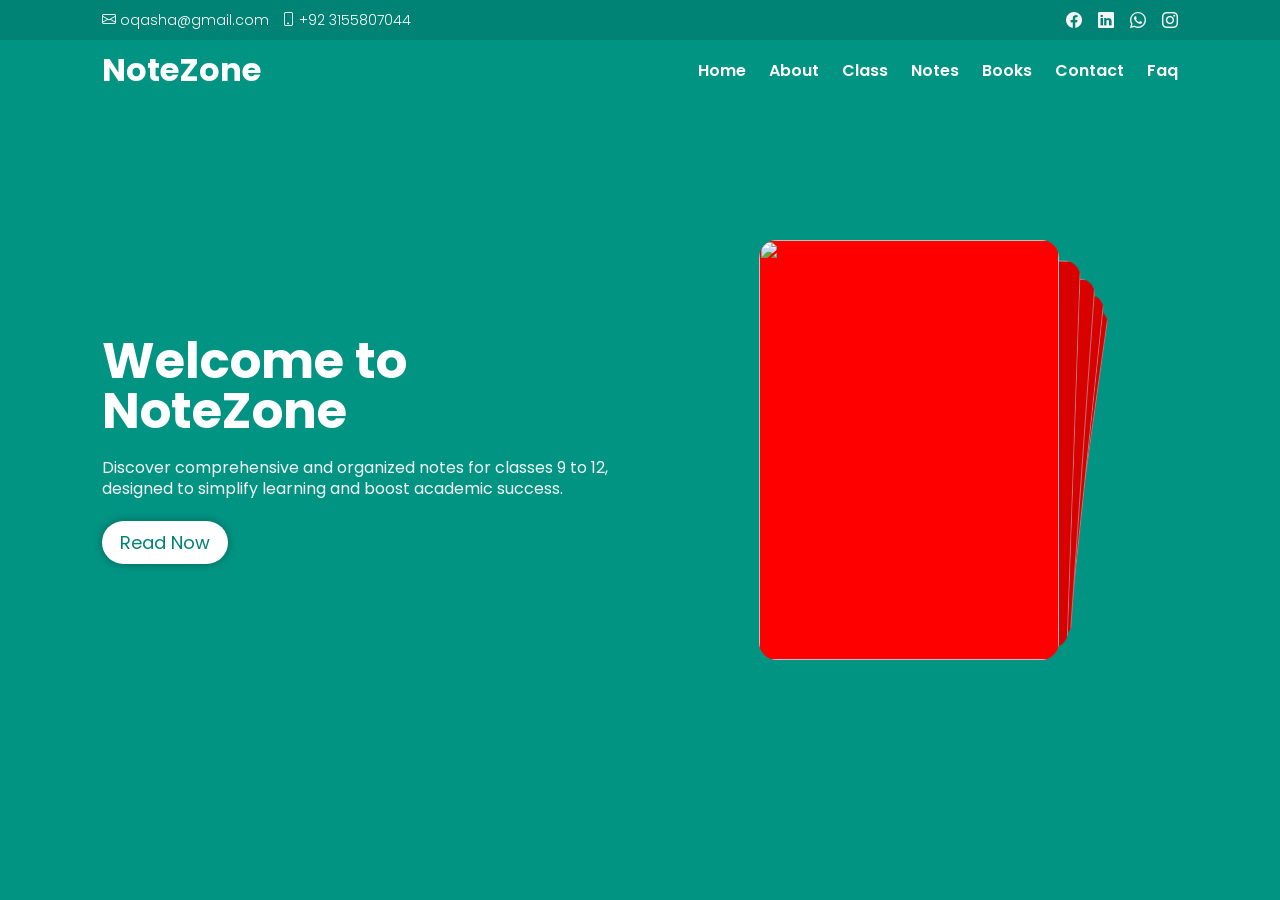
==== index.html @ ecda8ed6 "hero section add" ====
<!DOCTYPE html>
<html lang="en">

<head>
    <meta charset="UTF-8">
    <meta name="viewport" content="width=device-width, initial-scale=1.0">
    <title>NoteZone | HTML CSS JS</title>
    <link rel="stylesheet" href="./css/style.css">
    <link rel="stylesheet" href="./css/responsive.css">
    <!-- bootstrap icon  -->
    <link rel="stylesheet" href="https://cdn.jsdelivr.net/npm/bootstrap-icons@1.11.3/font/bootstrap-icons.min.css">
    <!-- font awosam icon -->
    <link rel="stylesheet" href="https://cdnjs.cloudflare.com/ajax/libs/font-awesome/6.7.1/css/all.min.css"
        integrity="sha512-5Hs3dF2AEPkpNAR7UiOHba+lRSJNeM2ECkwxUIxC1Q/FLycGTbNapWXB4tP889k5T5Ju8fs4b1P5z/iB4nMfSQ=="
        crossorigin="anonymous" referrerpolicy="no-referrer" />
    <!-- google font -->
    <link rel="preconnect" href="https://fonts.googleapis.com">
    <link rel="preconnect" href="https://fonts.gstatic.com" crossorigin>
    <link
        href="https://fonts.googleapis.com/css2?family=Poppins:ital,wght@0,100;0,200;0,300;0,400;0,500;0,600;0,700;0,800;0,900;1,100;1,200;1,300;1,400;1,500;1,600;1,700;1,800;1,900&display=swap"
        rel="stylesheet">

    <!-- ---------------------------------------- -->
    <!-- --------------- swife js------------------------- -->
    <link rel="stylesheet" href="./css/swifer.css">
    <link rel="stylesheet" href="https://cdn.jsdelivr.net/npm/swiper@11/swiper-bundle.min.css" />


</head>

<body>

    <section class="top">
        <div class="top-menu contaner">
            <div class="top-info">
                <p><i class="bi bi-envelope"></i> oqasha@gmail.com</p>
                <p><i class="bi bi-phone"></i> +92 3155807044</p>
            </div>
            <div class="top-link">
                <ul>
                    <li><i class="bi bi-facebook"></i></li>
                    <li><i class="bi bi-linkedin"></i></li>
                    <li><i class="bi bi-whatsapp"></i></li>
                    <li><i class="bi bi-instagram"></i></li>
                </ul>
            </div>
        </div>
        <nav class="contaner">
            <div class="logo">
                <h1>NoteZone</h1>
            </div>
            <ul id="ul">
                <a href="#">
                    <li>Home </li>
                </a>
                <a href="#">
                    <li>About</li>
                </a>
                <a href="#">
                    <li>Class</li>
                </a>
                <a href="#">
                    <li>Notes</li>
                </a>
                <a href="#">
                    <li>Books</li>
                </a>
                <a href="#">
                    <li>Contact</li>
                </a>
                <a href="#">
                    <li>Faq</li>
                </a>
            </ul>
            <i class="bi bi-list list"></i>
        </nav>
    </section>

    <section class="contaner hero">
        <div class="hero-text">
            <h1>Welcome to NoteZone</h1>
            <p>Discover comprehensive and organized notes for classes 9 to 12, designed to simplify learning and boost
                academic success.</p>
            <a href="#"><button class="btn">Read Now</button></a>
        </div>
        <div class="hero-img">
            <div class="hero-card">
                <div class="swiper mySwiper">
                    <div class="swiper-wrapper">

                        <div class="swiper-slide">
                            <img src="https://edit.org/images/cat/book-covers-big-2019101610.jpg" alt="">
                        </div>

                        <div class="swiper-slide">
                            <img src="https://marketplace.canva.com/EAFf0E5urqk/1/0/1003w/canva-blue-and-green-surreal-fiction-book-cover-53S3IzrNxvY.jpg" alt="">
                        </div>
                        <div class="swiper-slide">
                            <img src="https://marketplace.canva.com/EAFaQMYuZbo/1/0/1003w/canva-brown-rusty-mystery-novel-book-cover-hG1QhA7BiBU.jpg" alt="">
                        </div>
                        <div class="swiper-slide">
                            <img src="https://encrypted-tbn0.gstatic.com/images?q=tbn:ANd9GcSRQBc2A_gj-sCIvK3Kdle3UcaQ3npJ9y0eHw&s" alt="">
                        </div>
                        <div class="swiper-slide">
                            <img src="https://encrypted-tbn0.gstatic.com/images?q=tbn:ANd9GcRnIKObI64tEcpSGnCquiAIriUnsQ7Gazcd8w&s" alt="">
                        </div>


                    </div>
                </div>
            </div>
        </div>
    </section>



    <!-- ----swifer js----------->
    <script src="https://cdn.jsdelivr.net/npm/swiper@11/swiper-bundle.min.js"></script>
    <script>
        var swiper = new Swiper(".mySwiper", {
            effect: "cards",
            grabCursor: true,
            loop:true,
            autoplay: {
        delay: 2500,
        disableOnInteraction: false,
      },
        });
    </script>

    <!-- script js  -->
    <script src="./js/script.js"></script>
    <!-- -------------- -->
</body>

</html>
---- css/style.css ----
* {
    font-family: "Poppins", serif;
    padding: 0;
    margin: 0;
    box-sizing: border-box;

}

a {
    text-decoration: none;
}

:root {
    --bg-dark: #008374;
    --bg-light: #029483;
    --text-light: whitesmoke;

}

.contaner {
    padding: 0 8%;
}

.top {
    width: 100%;
    z-index: 33;
    position: fixed;
    top: 0;
    height: auto;
    left: 0;
   
}

.top-menu {
    height: 40px;
    width: 100%;
    background: var(--bg-dark);
    color: white;
    display: flex;
    justify-content: space-between;
    align-items: center;


}

.top-info {
    display: flex;
    gap: 12px;
}

.top-info p {
    font-size: 14px;
    font-weight: 300;

}

.top-link ul {
    display: flex;
    gap: 16px;
    list-style: none;
    color: var(--text-light);
    font-size: 16px;
}

.top-link li {
    cursor: pointer;
}
.top-link li:hover {
    color: white;
}

/* ------------------------------------ nav start ------------------------------ */
nav {
    height: 60px;
    width: 100%;
    background: var(--bg-light);
    display: flex;
    justify-content: space-between;
    align-items: center;
}

.logo h1 {
    font-size: xx-large;
    color: white;
}

nav ul {
    display: flex;
    gap: 23px;
    list-style: none;
    color: white;
    font-weight: 600;
}

nav li,
a {
    cursor: pointer;
    color: white;
    position: relative;
}

nav li::after {
    content: '';
    position: absolute;
    bottom: 0;
    left: 0;
    height: 2px;
    width: 0%;
    background: white;
    transition: all 0.4s;
}
nav li:hover::after{
    width: 80%;
}
.list{
    font-size: 30px;
    color: white;
    display: none;
    cursor: pointer;
}
.list:active{
    transform: scale(0.9);
}
.show-nav{
    right: 0;
}
/* ------------------------------------ nav end ------------------------------ */
/* ------------------------------------ Hero start ------------------------------ */
.hero{
    background-color: var(--bg-light);
    height: 100vh;
    width: 100%;
    display: flex;
}
.hero-text{
    height: 100%;
    width: 50%;
    display: flex;
    align-items: start;
    justify-content: center;
    flex-direction: column;
    color: white;
    gap: 12px;
}
.hero-text h1{
    font-size: 50px;
    line-height: 1;
    padding-bottom: 10px;
}

.hero-text p{
    font-size: 16px;
    padding-bottom: 10px;
    line-height: 1.3;
    color: whitesmoke;
    
}
.hero-img{
    height: 100%;
    width: 50%;
    display: flex;
    justify-content: center;
    align-items: center;
    padding: 20px;
    overflow: hidden;
}
.btn{
    padding: 8px 18px;
    font-size: 18px;
    background-color: white;
    box-shadow:  0 0 10px rgba(0, 0, 0, 0.308);
    border-radius: 25px;
    border: none;
    outline: none;
    cursor: pointer;
    color: #008374;
    transition: all 0.3s;
}
.btn:hover{
   transform: scale(0.9);
}

/* ------------------------------------ Hero end ------------------------------ */
---- css/responsive.css ----
@media (max-width:1000px) {
    .list{
        display: block;
    }
    nav{
        position: relative;
    }
    nav ul{
        position: absolute;

        right: -200px;
        top: 100%;
        background: red;
         flex-direction: column;
         width: 200px;
         height: 100vh;
         background-color: var(--bg-light);
         padding: 40px 20px;
         text-align: center;
         z-index: 22;
         transition: all 0.4s;
    }
}
@media (max-width:650px) {
    
    .top-link{
        display: none;
    }
    .top-menu{
        justify-content: center;
    }
}
@media (max-width:380px) {
    .top-info p{
       font-size: 12px;
    }
}
@media (max-width:1100px) {
    .contaner{
        padding: 0 5%;
    }
   
}

@media (max-width:850px) {
    .hero{
        flex-direction: column;
        height: auto;
    }
    .hero-text{
        width: 100%;
        padding-top:150px ;
        padding-bottom: 60px;
    }
    .hero-img{
        width: 100%;
        
    }
}

@media (max-width:450px) {
    .hero-text h1{
        font-size: 40px;
       
    }
    .hero-text p{
        font-size: 14px;
       
    }
    .hero-text {
        padding-bottom: 30px;
    }
}
---- css/swifer.css ----
.swiper {
    width: 300px;
    height: 420px;
  }

  .swiper-slide {
    display: flex;
    align-items: center;
    justify-content: center;
    border-radius: 18px;
    font-size: 22px;
    
    position: relative;

  }
.swiper-slide img{
    height: 100%;
    width: 100%;
    object-fit: cover;
    position: absolute;
    left: 0;
    top: 0;
    background: red;
    z-index: -1;
}

.swiper-slide button{
    position: absolute;
    bottom: 20px;
    left: 25%;
}
@media (max-width:1100px) {
  .swiper{
    height: 350px;
    width: 250px;
}
}
@media (max-width:450px){
  .swiper{
    height: 300px;
    width: 200px;
}
}
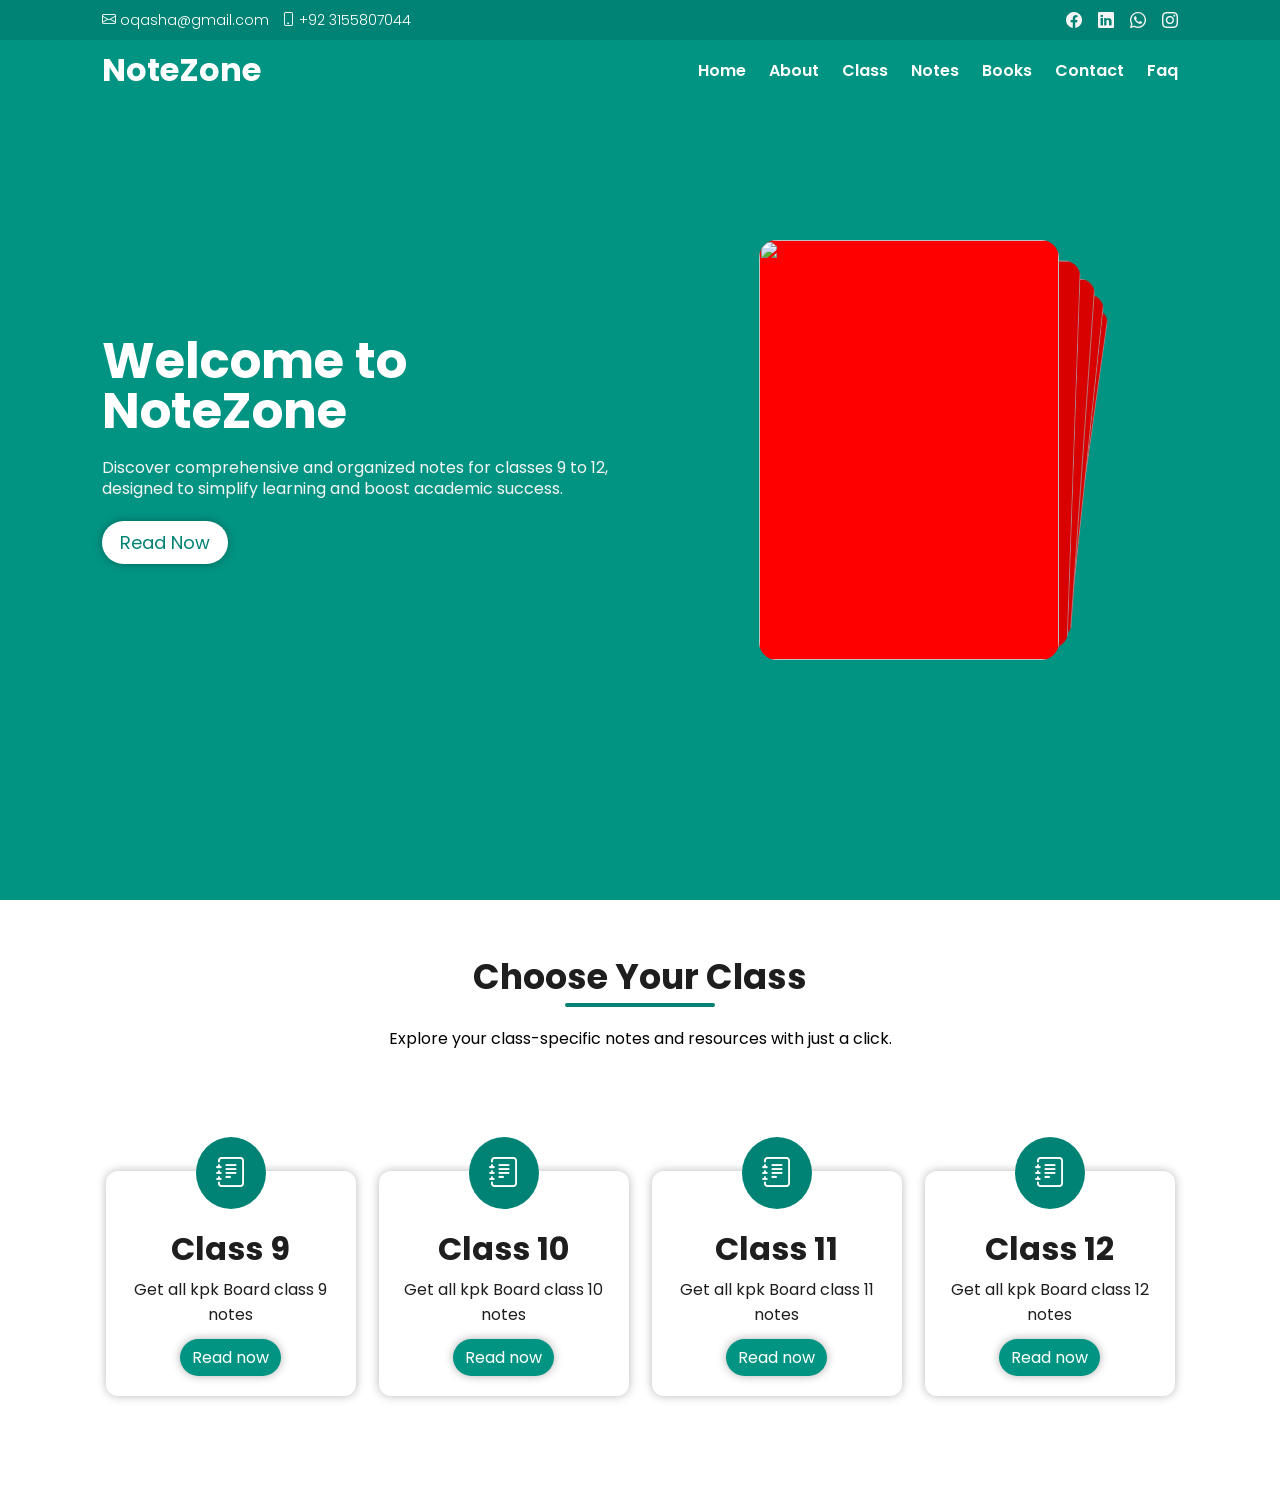
==== commit a32e7854: "classes add" ====
--- a/index.html
+++ b/index.html
@@ -45,7 +45,7 @@
                 </ul>
             </div>
         </div>
-        <nav class="contaner">
+        <nav class="contaner" id="nav">
             <div class="logo">
                 <h1>NoteZone</h1>
             </div>
@@ -76,7 +76,8 @@
         </nav>
     </section>
 
-    <section class="contaner hero">
+    <section class="contaner hero " >
+        
         <div class="hero-text">
             <h1>Welcome to NoteZone</h1>
             <p>Discover comprehensive and organized notes for classes 9 to 12, designed to simplify learning and boost
@@ -111,6 +112,70 @@
             </div>
         </div>
     </section>
+
+
+    <!-- ----------------- title ------------ -->
+     <section class="title ">
+           <h1>Choose Your Class</h1>
+           <p>Explore your class-specific notes and resources with just a click.</p>
+     </section>
+    <!-- ----------------- title endddddddd ------------ -->
+
+
+
+    <!-- ----------------- classes start ------------ -->
+
+    <section class=" classes">
+            
+        <div class="c-card">
+            <div class="c-num"><i class="bi bi-journal-text"></i></div>
+            <h1>class 9</h1>
+            <p>Get all kpk Board class 9 notes</p>
+            <button class="btn-dark">Read now</button>
+        </div>
+
+        
+        <div class="c-card">
+            <div class="c-num"><i class="bi bi-journal-text"></i></div>
+            <h1>class 10</h1>
+            <p>Get all kpk Board class 10 notes</p>
+            <button class="btn-dark">Read now</button>
+        </div>
+
+        
+        <div class="c-card">
+            <div class="c-num"><i class="bi bi-journal-text"></i></div>
+            <h1>class 11</h1>
+            <p>Get all kpk Board class 11 notes</p>
+            <button class="btn-dark">Read now</button>
+        </div>
+
+        
+        <div class="c-card">
+            <div class="c-num"><i class="bi bi-journal-text"></i></div>
+            <h1>class 12</h1>
+            <p>Get all kpk Board class 12 notes</p>
+            <button class="btn-dark">Read now</button>
+        </div>
+
+        
+    </section>
+    <!-- ----------------- classes endddddddd ------------ -->
+
+
+
+
+
+
+
+
+
+
+
+
+
+
+
 
 
 
@@ -130,6 +195,7 @@
 
     <!-- script js  -->
     <script src="./js/script.js"></script>
+    
     <!-- -------------- -->
 </body>
 
--- a/css/style.css
+++ b/css/style.css
@@ -180,4 +180,99 @@
    transform: scale(0.9);
 }
 
-/* ------------------------------------ Hero end ------------------------------ */+/* ------------------------------------ Hero end ------------------------------ */
+
+
+/* ------------------------------------ title  start ------------------------------ */
+
+.title{
+    width: 100%;
+    padding: 50px 0 ;
+    display: flex;
+    justify-content: center;
+    align-items: center;
+    gap: 23px;
+    flex-direction: column;
+}
+.title h1{
+    font-size: 35px;
+    color: #1e1e1e;
+    position: relative;
+}
+.title h1::after{
+    content: '';
+    position: absolute;
+    top: 100%;
+    left: 50%;
+    transform: translateX(-50%);
+    height: 4px ;
+    width: 150px;
+    border-radius: 12px;
+    background: #008374;
+}
+
+/* ------------------------------------ title end ------------------------------ */
+/* ------------------------------------ class startttttttttttttt ------------------------------ */
+.classes{
+    padding:70px  0;
+    display: flex;
+    justify-content: center;
+    align-items: center;
+    gap: 23px;
+    flex-wrap: wrap;
+    height: auto;
+}
+.c-card{
+    background: white;
+    box-shadow: 0 0 10px rgba(0, 0, 0, 0.281);
+    padding: 20px;
+    width: 250px;
+    border-radius: 12px;
+    display: flex;
+    justify-content: center;
+    align-items: center;
+    flex-direction: column;
+    text-align: center;
+    padding-top: 0;
+     gap: 12px;
+     color: #1e1e1e;
+     margin-bottom: 40px;
+}
+.c-num{
+    width: 100%;
+   height: 50px; 
+   transform: translateY(-20px);
+}
+.c-num i{
+    padding: 15px 20px;
+    background-color: #008374;
+    border-radius: 50%;
+    font-size: 30px;
+    color: white;
+   
+   
+}
+
+.c-card h1{
+    font-size:xx-large;
+    text-transform: capitalize; 
+    line-height: 1;
+}
+
+.btn-dark{
+    padding: 6px 12px;
+    font-size: 16px;
+    background-color: #029483;
+    box-shadow:  0 0 10px rgba(0, 0, 0, 0.308);
+    border-radius: 25px;
+    border: none;
+    outline: none;
+    color: white;
+    cursor: pointer;
+    transition: all 0.3s;
+}
+.btn-dark:hover{
+    transform: scale(0.9);
+}
+
+/* ------------------------------------ class enddddddd ------------------------------ */
--- a/css/responsive.css
+++ b/css/responsive.css
@@ -19,6 +19,10 @@
          text-align: center;
          z-index: 22;
          transition: all 0.4s;
+         box-shadow: -10px -0px 20px rgba(0, 0, 0, 0.212);
+    }
+    .contaner{
+        padding: 0 5%;
     }
 }
 @media (max-width:650px) {
@@ -35,12 +39,10 @@
        font-size: 12px;
     }
 }
-@media (max-width:1100px) {
-    .contaner{
-        padding: 0 5%;
-    }
+/* @media (max-width:1100px) {
+    
    
-}
+} */
 
 @media (max-width:850px) {
     .hero{
@@ -70,4 +72,25 @@
     .hero-text {
         padding-bottom: 30px;
     }
+}
+
+@media (max-width:550px) {
+    .title h1{
+        font-size: 30px;
+    }
+    .title {
+        padding-left: 20px;
+        padding-right: 20px;
+        text-align: center;
+        
+    }
+
+    .classes{
+       flex-wrap: nowrap;
+       flex-direction: column;
+        
+    }
+    .c-card{
+      width: 80%;
+    }
 }
--- a/css/swifer.css
+++ b/css/swifer.css
@@ -37,7 +37,7 @@
 }
 @media (max-width:450px){
   .swiper{
-    height: 300px;
-    width: 200px;
+    height: 350px;
+    width: 250px;
 }
 }
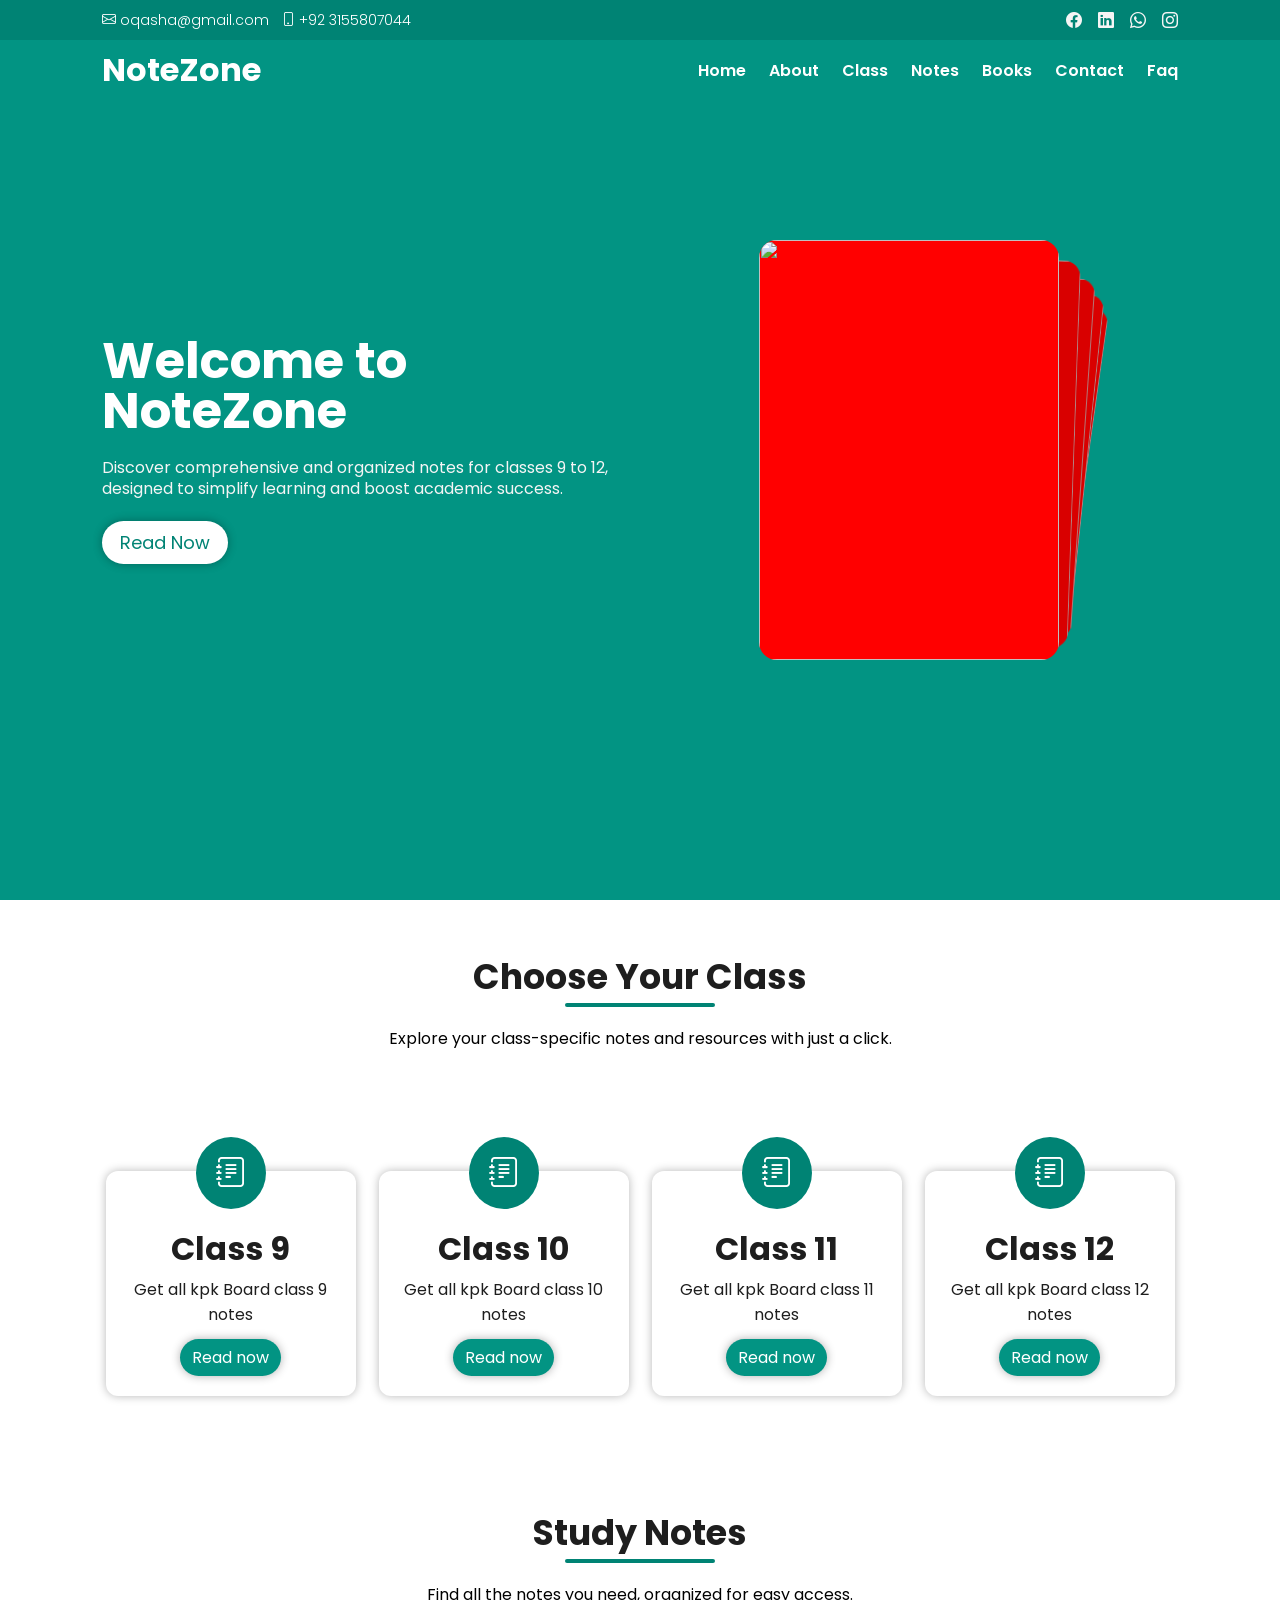
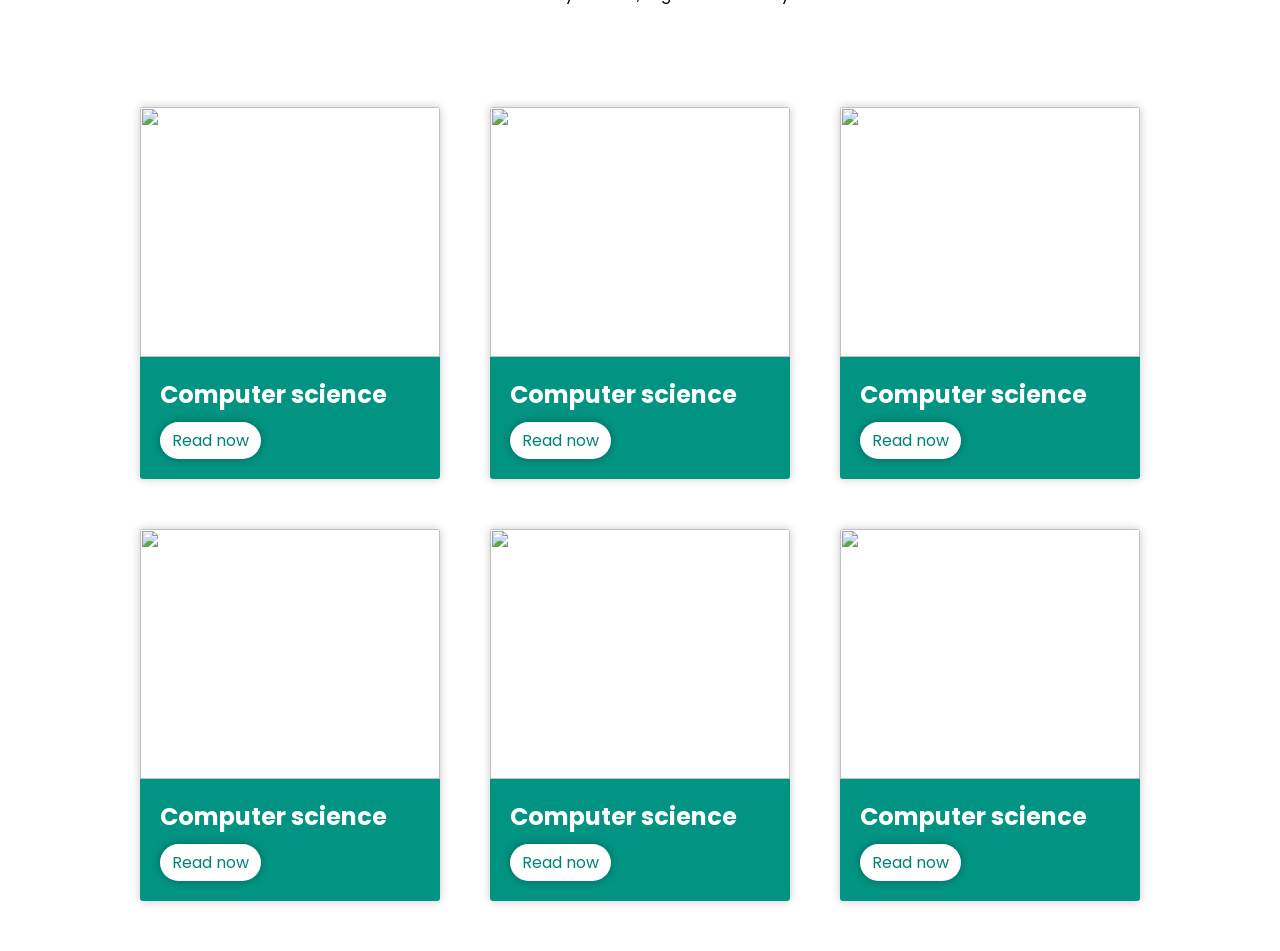
==== commit dc2205c1: "notes section add" ====
--- a/index.html
+++ b/index.html
@@ -76,8 +76,8 @@
         </nav>
     </section>
 
-    <section class="contaner hero " >
-        
+    <section class="contaner hero ">
+
         <div class="hero-text">
             <h1>Welcome to NoteZone</h1>
             <p>Discover comprehensive and organized notes for classes 9 to 12, designed to simplify learning and boost
@@ -94,16 +94,20 @@
                         </div>
 
                         <div class="swiper-slide">
-                            <img src="https://marketplace.canva.com/EAFf0E5urqk/1/0/1003w/canva-blue-and-green-surreal-fiction-book-cover-53S3IzrNxvY.jpg" alt="">
-                        </div>
-                        <div class="swiper-slide">
-                            <img src="https://marketplace.canva.com/EAFaQMYuZbo/1/0/1003w/canva-brown-rusty-mystery-novel-book-cover-hG1QhA7BiBU.jpg" alt="">
-                        </div>
-                        <div class="swiper-slide">
-                            <img src="https://encrypted-tbn0.gstatic.com/images?q=tbn:ANd9GcSRQBc2A_gj-sCIvK3Kdle3UcaQ3npJ9y0eHw&s" alt="">
-                        </div>
-                        <div class="swiper-slide">
-                            <img src="https://encrypted-tbn0.gstatic.com/images?q=tbn:ANd9GcRnIKObI64tEcpSGnCquiAIriUnsQ7Gazcd8w&s" alt="">
+                            <img src="https://marketplace.canva.com/EAFf0E5urqk/1/0/1003w/canva-blue-and-green-surreal-fiction-book-cover-53S3IzrNxvY.jpg"
+                                alt="">
+                        </div>
+                        <div class="swiper-slide">
+                            <img src="https://marketplace.canva.com/EAFaQMYuZbo/1/0/1003w/canva-brown-rusty-mystery-novel-book-cover-hG1QhA7BiBU.jpg"
+                                alt="">
+                        </div>
+                        <div class="swiper-slide">
+                            <img src="https://encrypted-tbn0.gstatic.com/images?q=tbn:ANd9GcSRQBc2A_gj-sCIvK3Kdle3UcaQ3npJ9y0eHw&s"
+                                alt="">
+                        </div>
+                        <div class="swiper-slide">
+                            <img src="https://encrypted-tbn0.gstatic.com/images?q=tbn:ANd9GcRnIKObI64tEcpSGnCquiAIriUnsQ7Gazcd8w&s"
+                                alt="">
                         </div>
 
 
@@ -115,10 +119,10 @@
 
 
     <!-- ----------------- title ------------ -->
-     <section class="title ">
-           <h1>Choose Your Class</h1>
-           <p>Explore your class-specific notes and resources with just a click.</p>
-     </section>
+    <section class="title ">
+        <h1>Choose Your Class</h1>
+        <p>Explore your class-specific notes and resources with just a click.</p>
+    </section>
     <!-- ----------------- title endddddddd ------------ -->
 
 
@@ -126,7 +130,7 @@
     <!-- ----------------- classes start ------------ -->
 
     <section class=" classes">
-            
+
         <div class="c-card">
             <div class="c-num"><i class="bi bi-journal-text"></i></div>
             <h1>class 9</h1>
@@ -134,7 +138,7 @@
             <button class="btn-dark">Read now</button>
         </div>
 
-        
+
         <div class="c-card">
             <div class="c-num"><i class="bi bi-journal-text"></i></div>
             <h1>class 10</h1>
@@ -142,7 +146,7 @@
             <button class="btn-dark">Read now</button>
         </div>
 
-        
+
         <div class="c-card">
             <div class="c-num"><i class="bi bi-journal-text"></i></div>
             <h1>class 11</h1>
@@ -150,7 +154,7 @@
             <button class="btn-dark">Read now</button>
         </div>
 
-        
+
         <div class="c-card">
             <div class="c-num"><i class="bi bi-journal-text"></i></div>
             <h1>class 12</h1>
@@ -158,12 +162,87 @@
             <button class="btn-dark">Read now</button>
         </div>
 
-        
+
     </section>
     <!-- ----------------- classes endddddddd ------------ -->
 
 
 
+    <!-- ----------------- notes start  ------------ -->
+
+    <section class="title ">
+        <h1>Study Notes</h1>
+        <p>Find all the notes you need, organized for easy access.</p>
+    </section>
+
+    <section class="notes">
+
+        <div class="n-card">
+            <div class="n-img">
+                <img src="https://i.pinimg.com/474x/07/3f/5c/073f5c18d7c791a809212e6c08eb0397.jpg" alt="">
+            </div>
+
+            <div class="n-info">
+                <h1>Computer science </h1>
+                <button class="btn-dark">Read now </button>
+            </div>
+        </div>
+        <div class="n-card">
+            <div class="n-img">
+                <img src="https://www.shutterstock.com/image-vector/phisics-symbols-icon-set-science-260nw-2113743044.jpg" alt="">
+            </div>
+
+            <div class="n-info">
+                <h1>Computer science </h1>
+                <button class="btn-dark">Read now </button>
+            </div>
+        </div>
+        <div class="n-card">
+            <div class="n-img">
+                <img src="https://encrypted-tbn0.gstatic.com/images?q=tbn:ANd9GcS5l7HfNXKJRxwo7s9NSTB50HdYDYWIAmTKm15Msvg1zJetzxCHNAUoM8QW3LMmavUZv9s&usqp=CAU" alt="">
+            </div>
+
+            <div class="n-info">
+                <h1>Computer science </h1>
+                <button class="btn-dark">Read now </button>
+            </div>
+        </div>
+        <div class="n-card">
+            <div class="n-img">
+                <img src="https://encrypted-tbn0.gstatic.com/images?q=tbn:ANd9GcTa_S-qzpFBSV-4OG6MZLL4VyODTEzyxYj3qg&s" alt="">
+            </div>
+
+            <div class="n-info">
+                <h1>Computer science </h1>
+                <button class="btn-dark">Read now </button>
+            </div>
+        </div>
+        <div class="n-card">
+            <div class="n-img">
+                <img src="https://encrypted-tbn0.gstatic.com/images?q=tbn:ANd9GcT0tyUtQxiCnNqwpdq0Qe_iGDIUVZzPHYC6jHv6trlNCc5jX1zkfgnBuKpVVj_GL6Jju_E&usqp=CAU" alt="">
+            </div>
+
+            <div class="n-info">
+                <h1>Computer science </h1>
+                <button class="btn-dark">Read now </button>
+            </div>
+        </div>
+        <div class="n-card">
+            <div class="n-img">
+                <img src="https://i.pinimg.com/736x/53/86/20/538620994f27fc54288ba53b6cf6b603.jpg" alt="">
+            </div>
+
+            <div class="n-info">
+                <h1>Computer science </h1>
+                <button class="btn-dark">Read now </button>
+            </div>
+        </div>
+
+    </section>
+
+
+
+    <!-- ----------------- notes  endddddddd ------------ -->
 
 
 
@@ -185,17 +264,17 @@
         var swiper = new Swiper(".mySwiper", {
             effect: "cards",
             grabCursor: true,
-            loop:true,
+            loop: true,
             autoplay: {
-        delay: 2500,
-        disableOnInteraction: false,
-      },
+                delay: 2500,
+                disableOnInteraction: false,
+            },
         });
     </script>
 
     <!-- script js  -->
     <script src="./js/script.js"></script>
-    
+
     <!-- -------------- -->
 </body>
 
--- a/css/style.css
+++ b/css/style.css
@@ -221,6 +221,7 @@
     gap: 23px;
     flex-wrap: wrap;
     height: auto;
+    padding-bottom: 20px;
 }
 .c-card{
     background: white;
@@ -275,4 +276,55 @@
     transform: scale(0.9);
 }
 
-/* ------------------------------------ class enddddddd ------------------------------ */+/* ------------------------------------ class enddddddd ------------------------------ */
+
+
+
+/* ------------------------------------ notes startt ------------------------------ */
+.notes{
+    padding: 50px 60px;
+    display: flex;
+    width: 100%;
+    height: auto;
+    justify-content: center;
+    align-items: center;
+    flex-wrap: wrap;
+    column-gap: 50px;
+    row-gap: 50px;
+}
+.n-card{
+    width:300px;
+    overflow: hidden;
+    border-radius: 3px;
+    box-shadow: 0 0 10px rgba(0, 0, 0, 0.219);
+}
+.n-img{
+    width: 100%;
+    height: 250px;
+    overflow: hidden;
+}
+.n-img img{
+    height: 100%;
+    width: 100%;
+    object-fit: cover;
+    transition: all 0.3s;
+
+}
+.n-img img:hover{
+    transform: scale(1.1);
+}
+.n-info{
+    width: 100%;
+   padding: 20px;
+   background-color: #029483;
+}
+.n-info h1{
+color: white;
+padding-bottom: 10px;
+}
+.n-info button{
+    background-color: white;
+    color: #008374;
+}
+
+/* ------------------------------------ notes enddddddd ------------------------------ */
--- a/css/responsive.css
+++ b/css/responsive.css
@@ -72,6 +72,14 @@
     .hero-text {
         padding-bottom: 30px;
     }
+
+    .notes{
+        flex-direction: column;
+        padding: 50px 0px;
+    }
+    .n-card{
+        width: 90%;
+    }
 }
 
 @media (max-width:550px) {
@@ -93,4 +101,12 @@
     .c-card{
       width: 80%;
     }
+}
+
+
+@media (max-width:777px) {
+    .notes{
+        padding: 50px 20px;
+        column-gap: 20px;
+    }
 }
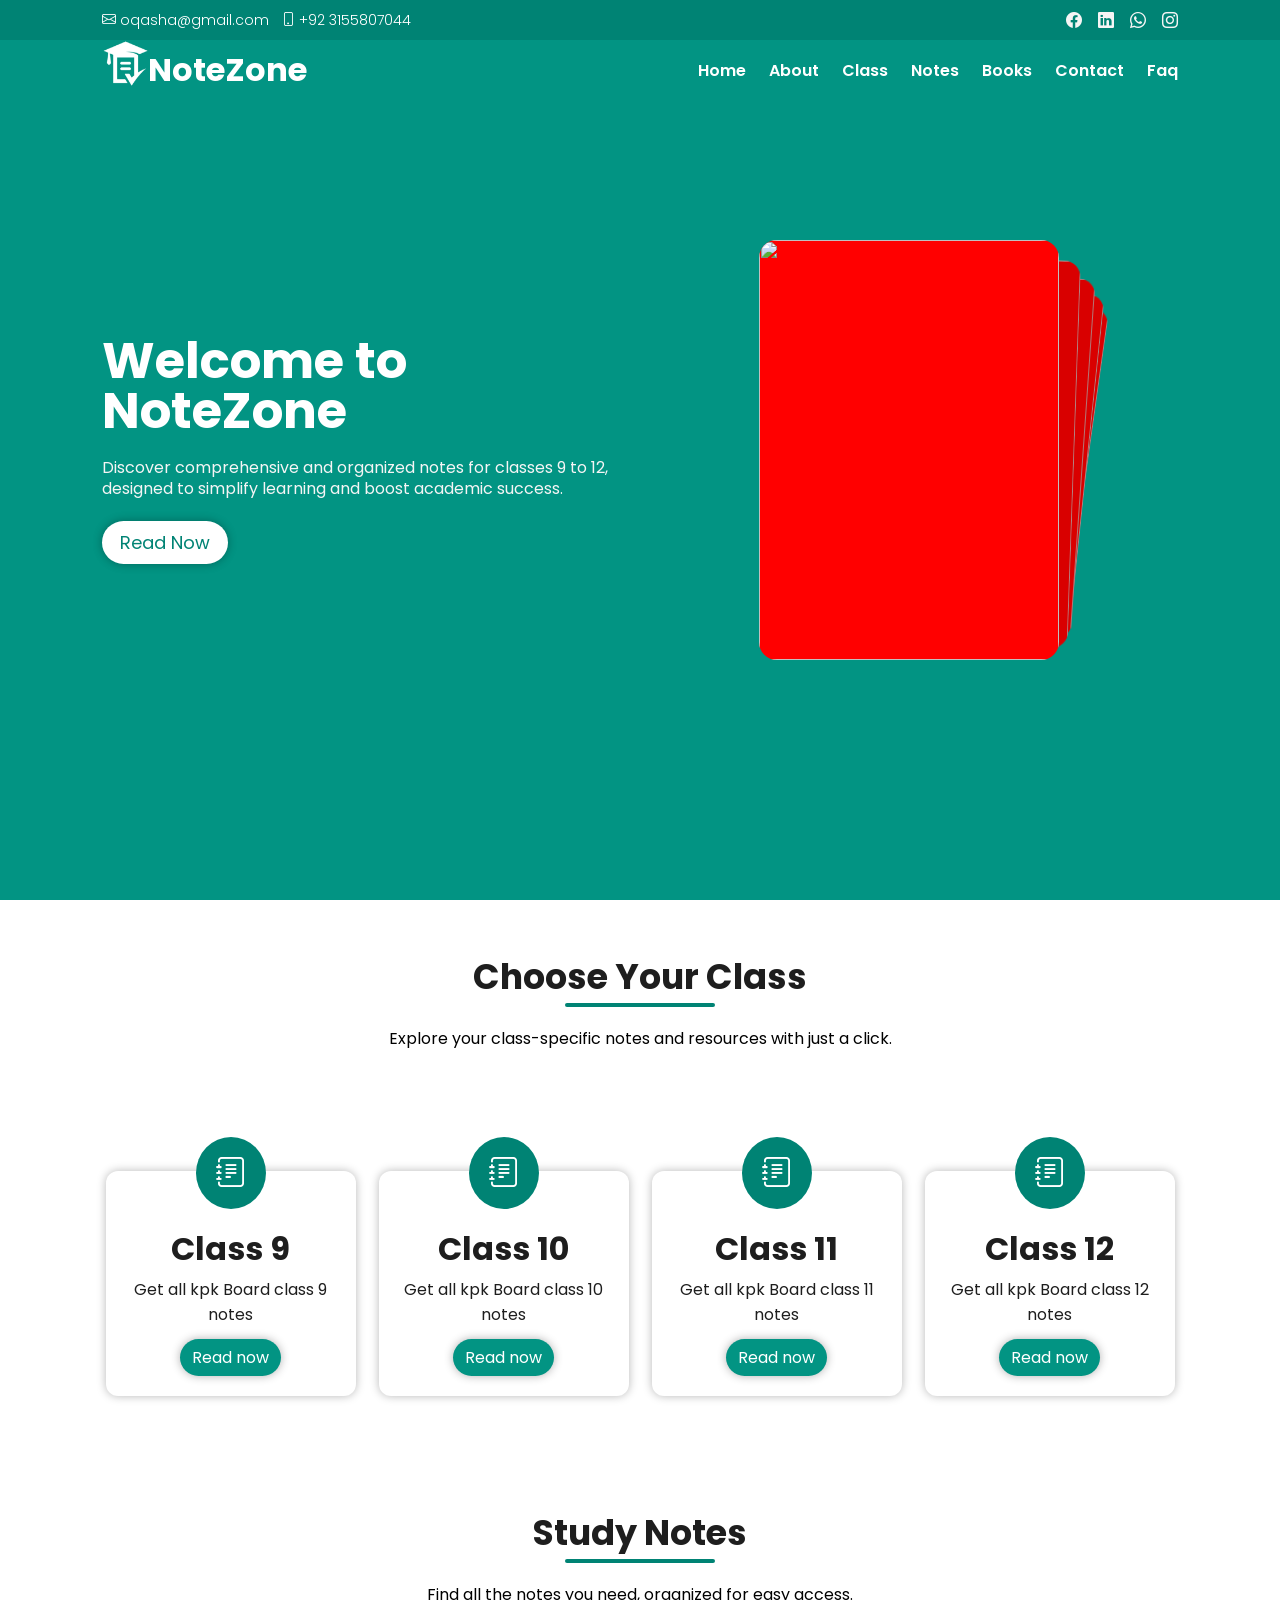
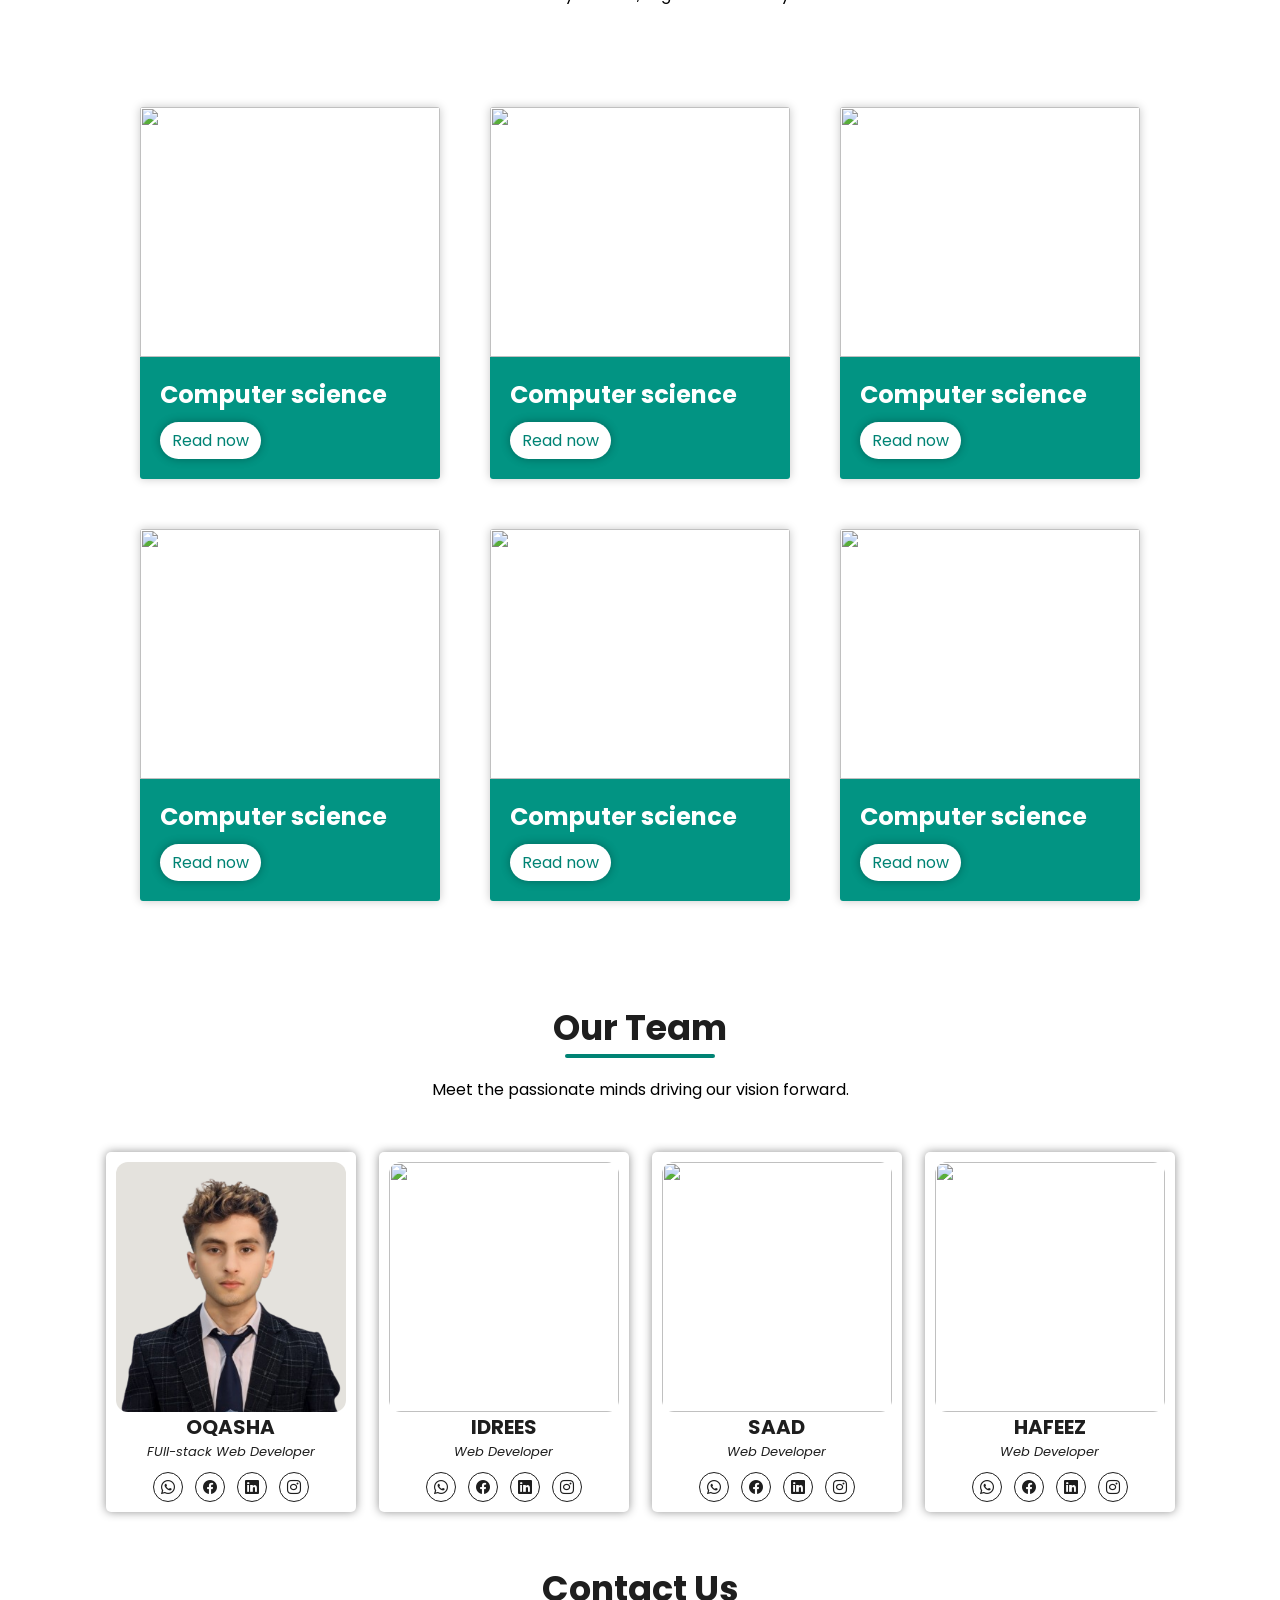
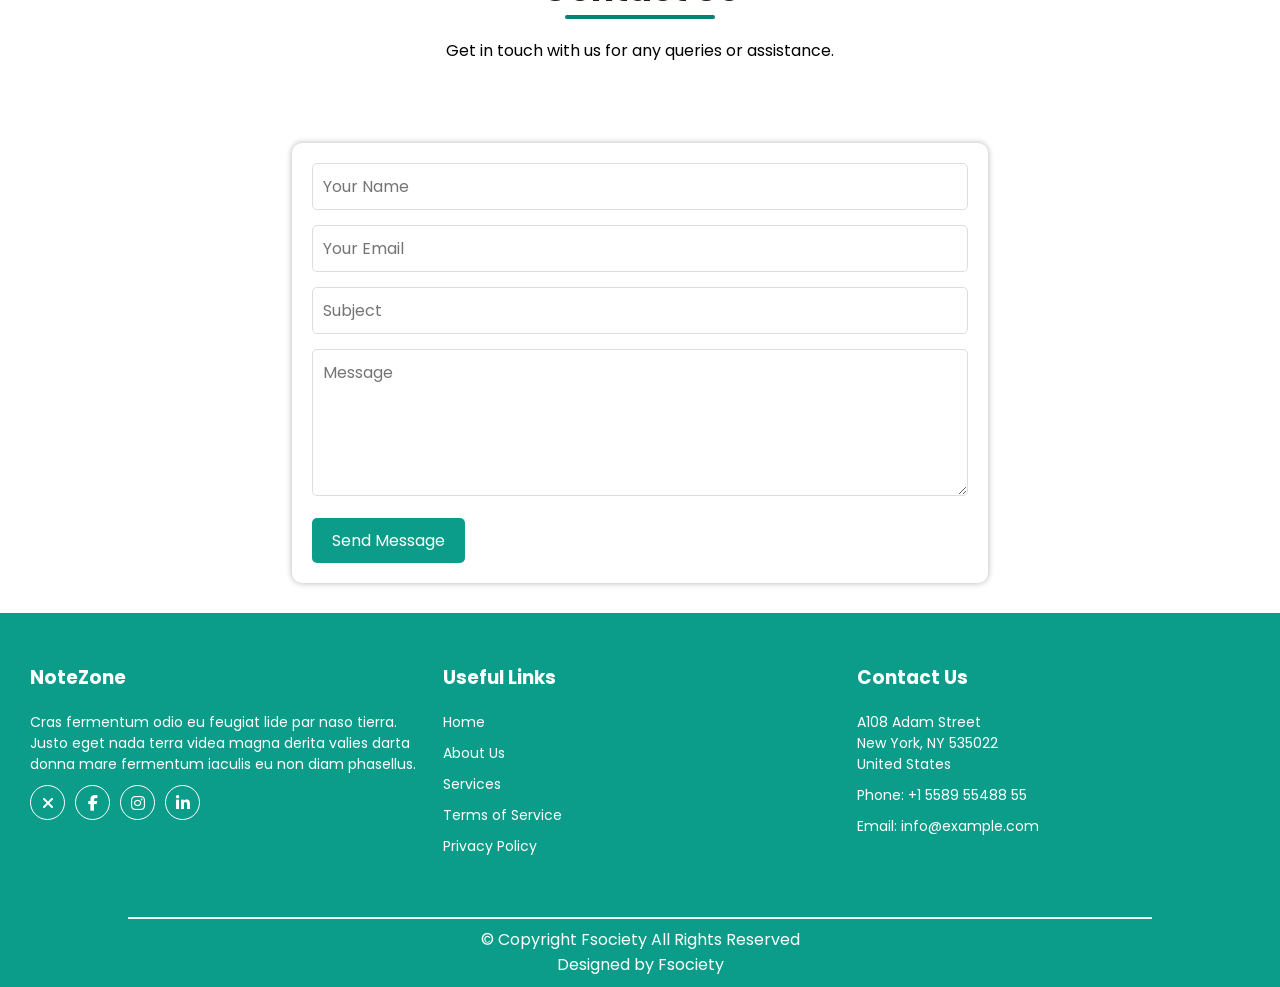
==== commit 14491541: "day 3 commit" ====
--- a/index.html
+++ b/index.html
@@ -25,6 +25,9 @@
     <link rel="stylesheet" href="./css/swifer.css">
     <link rel="stylesheet" href="https://cdn.jsdelivr.net/npm/swiper@11/swiper-bundle.min.css" />
 
+    <!-- fave-icon -->
+    <link rel="shortcut icon" href="./assets/notezone_LOGO.png" type="image/x-icon">
+
 
 </head>
 
@@ -47,6 +50,7 @@
         </div>
         <nav class="contaner" id="nav">
             <div class="logo">
+                <img src="./assets/notezone_LOGO.png" alt="">
                 <h1>NoteZone</h1>
             </div>
             <ul id="ul">
@@ -189,37 +193,41 @@
         </div>
         <div class="n-card">
             <div class="n-img">
-                <img src="https://www.shutterstock.com/image-vector/phisics-symbols-icon-set-science-260nw-2113743044.jpg" alt="">
-            </div>
-
-            <div class="n-info">
-                <h1>Computer science </h1>
-                <button class="btn-dark">Read now </button>
-            </div>
-        </div>
-        <div class="n-card">
-            <div class="n-img">
-                <img src="https://encrypted-tbn0.gstatic.com/images?q=tbn:ANd9GcS5l7HfNXKJRxwo7s9NSTB50HdYDYWIAmTKm15Msvg1zJetzxCHNAUoM8QW3LMmavUZv9s&usqp=CAU" alt="">
-            </div>
-
-            <div class="n-info">
-                <h1>Computer science </h1>
-                <button class="btn-dark">Read now </button>
-            </div>
-        </div>
-        <div class="n-card">
-            <div class="n-img">
-                <img src="https://encrypted-tbn0.gstatic.com/images?q=tbn:ANd9GcTa_S-qzpFBSV-4OG6MZLL4VyODTEzyxYj3qg&s" alt="">
-            </div>
-
-            <div class="n-info">
-                <h1>Computer science </h1>
-                <button class="btn-dark">Read now </button>
-            </div>
-        </div>
-        <div class="n-card">
-            <div class="n-img">
-                <img src="https://encrypted-tbn0.gstatic.com/images?q=tbn:ANd9GcT0tyUtQxiCnNqwpdq0Qe_iGDIUVZzPHYC6jHv6trlNCc5jX1zkfgnBuKpVVj_GL6Jju_E&usqp=CAU" alt="">
+                <img src="https://www.shutterstock.com/image-vector/phisics-symbols-icon-set-science-260nw-2113743044.jpg"
+                    alt="">
+            </div>
+
+            <div class="n-info">
+                <h1>Computer science </h1>
+                <button class="btn-dark">Read now </button>
+            </div>
+        </div>
+        <div class="n-card">
+            <div class="n-img">
+                <img src="https://encrypted-tbn0.gstatic.com/images?q=tbn:ANd9GcS5l7HfNXKJRxwo7s9NSTB50HdYDYWIAmTKm15Msvg1zJetzxCHNAUoM8QW3LMmavUZv9s&usqp=CAU"
+                    alt="">
+            </div>
+
+            <div class="n-info">
+                <h1>Computer science </h1>
+                <button class="btn-dark">Read now </button>
+            </div>
+        </div>
+        <div class="n-card">
+            <div class="n-img">
+                <img src="https://encrypted-tbn0.gstatic.com/images?q=tbn:ANd9GcTa_S-qzpFBSV-4OG6MZLL4VyODTEzyxYj3qg&s"
+                    alt="">
+            </div>
+
+            <div class="n-info">
+                <h1>Computer science </h1>
+                <button class="btn-dark">Read now </button>
+            </div>
+        </div>
+        <div class="n-card">
+            <div class="n-img">
+                <img src="https://encrypted-tbn0.gstatic.com/images?q=tbn:ANd9GcT0tyUtQxiCnNqwpdq0Qe_iGDIUVZzPHYC6jHv6trlNCc5jX1zkfgnBuKpVVj_GL6Jju_E&usqp=CAU"
+                    alt="">
             </div>
 
             <div class="n-info">
@@ -248,13 +256,145 @@
 
 
 
-
-
-
-
-
-
-
+    <!-- -----------------teams startttttttttttt ------------ -->
+    <section class="title ">
+        <h1>Our Team</h1>
+        <p>Meet the passionate minds driving our vision forward.</p>
+    </section>
+
+    <section class="team">
+
+        <div class="team-card">
+            <div class="team-img">
+                <img src="./assets/OQASHA.png" alt="">
+            </div>
+            <h1>OQASHA</h1>
+            <p>FUll-stack Web Developer</p>
+            <div class="info-link">
+                <i class="bi bi-whatsapp"></i>
+                <i class="bi bi-facebook"></i>
+                <i class="bi bi-linkedin"></i>
+                <i class="bi bi-instagram"></i>
+            </div>
+        </div>
+
+        
+
+        <div class="team-card">
+            <div class="team-img">
+                <img src="https://static.vecteezy.com/system/resources/thumbnails/036/594/092/small_2x/man-empty-avatar-photo-placeholder-for-social-networks-resumes-forums-and-dating-sites-male-and-female-no-photo-images-for-unfilled-user-profile-free-vector.jpg" alt="">
+            </div>
+            <h1>IDREES</h1>
+            <p>Web Developer</p>
+            <div class="info-link">
+                <i class="bi bi-whatsapp"></i>
+                <i class="bi bi-facebook"></i>
+                <i class="bi bi-linkedin"></i>
+                <i class="bi bi-instagram"></i>
+            </div>
+        </div>
+
+
+        <div class="team-card">
+            <div class="team-img">
+                <img src="https://static.vecteezy.com/system/resources/thumbnails/036/594/092/small_2x/man-empty-avatar-photo-placeholder-for-social-networks-resumes-forums-and-dating-sites-male-and-female-no-photo-images-for-unfilled-user-profile-free-vector.jpg" alt="">
+            </div>
+            <h1>SAAD</h1>
+            <p>Web Developer</p>
+            <div class="info-link">
+                <i class="bi bi-whatsapp"></i>
+                <i class="bi bi-facebook"></i>
+                <i class="bi bi-linkedin"></i>
+                <i class="bi bi-instagram"></i>
+            </div>
+        </div>
+
+
+        <div class="team-card">
+            <div class="team-img">
+                <img src="https://static.vecteezy.com/system/resources/thumbnails/036/594/092/small_2x/man-empty-avatar-photo-placeholder-for-social-networks-resumes-forums-and-dating-sites-male-and-female-no-photo-images-for-unfilled-user-profile-free-vector.jpg" alt="">
+            </div>
+            <h1>HAFEEZ</h1>
+            <p>Web Developer</p>
+            <div class="info-link">
+                <i class="bi bi-whatsapp"></i>
+                <i class="bi bi-facebook"></i>
+                <i class="bi bi-linkedin"></i>
+                <i class="bi bi-instagram"></i>
+            </div>
+        </div>
+
+
+    </section>
+
+
+    <!-- ----------------- teams  endddddddd ------------ -->
+
+
+
+
+
+    <!-- ----------------- contact start ------------ -->
+
+
+    <section class="title">
+        <h1>Contact Us</h1>
+        <p>Get in touch with us for any queries or assistance.</p>
+
+    </section>
+    <div class="container-1">
+
+        <div class="contact-form">
+            <form>
+                <input type="text" placeholder="Your Name" required>
+                <input type="email" placeholder="Your Email" required>
+                <input type="text" placeholder="Subject" required>
+                <textarea placeholder="Message" rows="5" required></textarea>
+                <button type="submit">Send Message</button>
+            </form>
+        </div>
+    </div>
+
+    <!-- ----------------- contact  endddddddd ------------ -->
+
+
+
+    <footer class="footer">
+        <div class="column">
+            <h3>NoteZone</h3>
+            <p>Cras fermentum odio eu feugiat lide par naso tierra. Justo eget nada terra videa magna derita valies
+                darta donna mare fermentum iaculis eu non diam phasellus.</p>
+            <div class="social-icons">
+                <a href="#"><i class="fas fa-times"></i></a>
+                <a href="#"><i class="fab fa-facebook-f"></i></a>
+                <a href="#"><i class="fab fa-instagram"></i></a>
+                <a href="#"><i class="fab fa-linkedin-in"></i></a>
+            </div>
+        </div>
+        <div class="column">
+            <h3>Useful Links</h3>
+            <a href="#">Home</a>
+            <a href="#">About Us</a>
+            <a href="#">Services</a>
+            <a href="#">Terms of Service</a>
+            <a href="#">Privacy Policy</a>
+        </div>
+
+        <div class="column">
+            <h3>Contact Us</h3>
+            <p>A108 Adam Street<br>New York, NY 535022<br>United States</p>
+            <p>Phone: +1 5589 55488 55</p>
+            <p>Email: info@example.com</p>
+        </div>
+
+    </footer>
+
+
+
+    <div class="end">
+        <span> © Copyright Fsociety All Rights Reserved</span>
+        <p>Designed by Fsociety </p>
+    </div>
 
 
 
@@ -271,7 +411,7 @@
             },
         });
     </script>
-
+    <script src="https://kit.fontawesome.com/a076d05399.js" crossorigin="anonymous"></script>
     <!-- script js  -->
     <script src="./js/script.js"></script>
 
--- a/css/style.css
+++ b/css/style.css
@@ -78,10 +78,20 @@
     justify-content: space-between;
     align-items: center;
 }
-
+.logo{
+    display: flex;
+    justify-content: center;
+    align-items: center;
+    height: 100%;
+    
+    
+}
 .logo h1 {
     font-size: xx-large;
     color: white;
+}.logo img{
+    height: 80%;
+    transform: translateY(-7px);
 }
 
 nav ul {
@@ -327,4 +337,236 @@
     color: #008374;
 }
 
-/* ------------------------------------ notes enddddddd ------------------------------ */+/* ------------------------------------ notes enddddddd ------------------------------ */
+/* ------------------------------------ conact start ------------------------------ */
+.container-1 {
+    display: flex;
+    flex-wrap: wrap;
+    justify-content: center;
+    align-items: flex-start;
+    padding: 20px;
+    max-width: 1200px;
+    margin: 0 auto;
+  }
+
+
+  .contact-form {
+     width: 60%;
+    background-color: white;
+    padding: 20px;
+    border-radius: 10px;
+    margin: 10px;
+    box-shadow: 0  0px 6px rgba(0, 0, 0, 0.3);
+  }
+
+  .contact-form input,
+  .contact-form textarea {
+    width: 100%;
+    padding: 10px;
+    margin-bottom: 15px;
+    border: 1px solid #ddd;
+    border-radius: 5px;
+    font-size: 16px;
+    outline: none;
+  }
+
+  .contact-form button {
+    background-color: #0b9d8a;
+    color: white;
+    border: none;
+    padding: 10px 20px;
+    font-size: 16px;
+    border-radius: 5px;
+    cursor: pointer;
+    transition: background-color 0.3s;
+  }
+
+  .contact-form button:hover {
+    background-color: #087b6d;
+  }
+
+  @media (max-width: 768px) {
+    .container {
+      flex-direction: column;
+    }
+
+    
+    .contact-form {
+      margin: 5px 0;
+      width: 100%;
+    }
+  }
+/* ------------------------------------ contact enddddddd ------------------------------ */
+/* ------------------------------------footer start ----------------------------- */
+.footer {
+    background-color: #0b9d8a;
+    color: white;
+    padding: 40px 20px;
+    display: flex;
+    flex-wrap: wrap;
+    justify-content: space-between;
+    align-items: flex-start;
+  }
+
+  .footer .column {
+    flex: 1;
+    min-width: 300px;
+    margin: 10px;
+  }
+
+  .footer .column h3 {
+    margin-bottom: 20px;
+  }
+
+  .footer .column p,
+  .footer .column a {
+    color: white;
+    text-decoration: none;
+    margin-bottom: 10px;
+    display: block;
+    font-size: 14px;
+  }
+
+  .footer .social-icons {
+    display: flex;
+    gap: 10px;
+  }
+
+  .footer .social-icons a {
+    width: 35px;
+    height: 35px;
+    display: flex;
+    justify-content: center;
+    align-items: center;
+    border: 1px solid white;
+    border-radius: 50%;
+    text-decoration: none;
+    color: white;
+    font-size: 16px;
+    transition: background-color 0.3s;
+  }
+
+  .footer .social-icons a:hover {
+    background-color: white;
+    color: #0b9d8a;
+  }
+
+  @media (max-width: 768px) {
+    .footer {
+      flex-direction: column;
+      align-items: center;
+    }
+
+    .footer .column {
+      text-align: center;
+      margin: 10px 0;
+    }
+  }
+
+
+  .end{
+   width: 100%;
+   background-color: #0b9d8a;
+   display: flex;
+   justify-content: center;
+    padding: 10px;
+    flex-direction: column;
+   color: white;
+   justify-content: center;
+   align-items: center;
+   position: relative;
+   text-align: center;
+  }
+  .end::after{
+    content: '';
+    position: absolute;
+    top: 0;
+    left: 50%;
+    transform: translateX(-50%);
+    width: 80%;
+    height: 2px;
+    background-color: whitesmoke;
+    
+
+  }
+  /* footer endddddddddddddddd */
+
+
+
+
+  /* team startttttttttttttttttttttttttttttttt */
+
+
+  .team{
+    display: flex;
+    justify-content: center;
+    align-items: center;
+    gap: 23px;
+    flex-wrap: wrap;
+  }
+  .team-card{
+    padding: 10px;
+    border-radius: 5px;
+    box-shadow:  0 0 10px rgba(0, 0, 0, 0.432);
+    display: flex;
+    flex-direction: column;
+    align-items: center;
+    justify-content: start;
+    width: 250px;
+    height: auto;
+    transition: all 0.4s;
+  }
+  .team-img{ 
+    width: 100%;
+    height: 250px;
+    
+  }
+  .team-img img{ 
+    width: 100%;
+    object-fit: cover;
+    border-radius: 12px;
+    height: 100%;
+   
+  }
+  .team-card h1{
+    font-size: 20px;
+    color: #1e1e1e;
+
+  }
+  .team-card p{
+    font-style: italic;
+    font-size: 13px;
+    color: #1e1e1e;
+  }
+  .team-card:hover{
+    transform: translateY(-10px);
+  }
+  .info-link{
+    width: 100%;
+    pad: 10px;
+    display: flex;
+    justify-content: center;
+    gap: 12px;
+   margin-top:10px ;
+    align-items: center;
+  }
+  .info-link i{
+    width: 30px;
+    height: 30px;
+    display: flex;
+    justify-content: center;
+    align-items: center;
+    border: 1px solid #1e1e1e;
+    border-radius: 50%;
+    text-decoration: none;
+    color: #1e1e1e;
+    font-size: 14px;
+    transition: all 0.4s;
+    cursor: pointer;
+  }
+  .info-link i:hover{
+    background-color: #029483;
+    color: white;
+    border: none;
+  }
+  /* team endddddddddddddd */
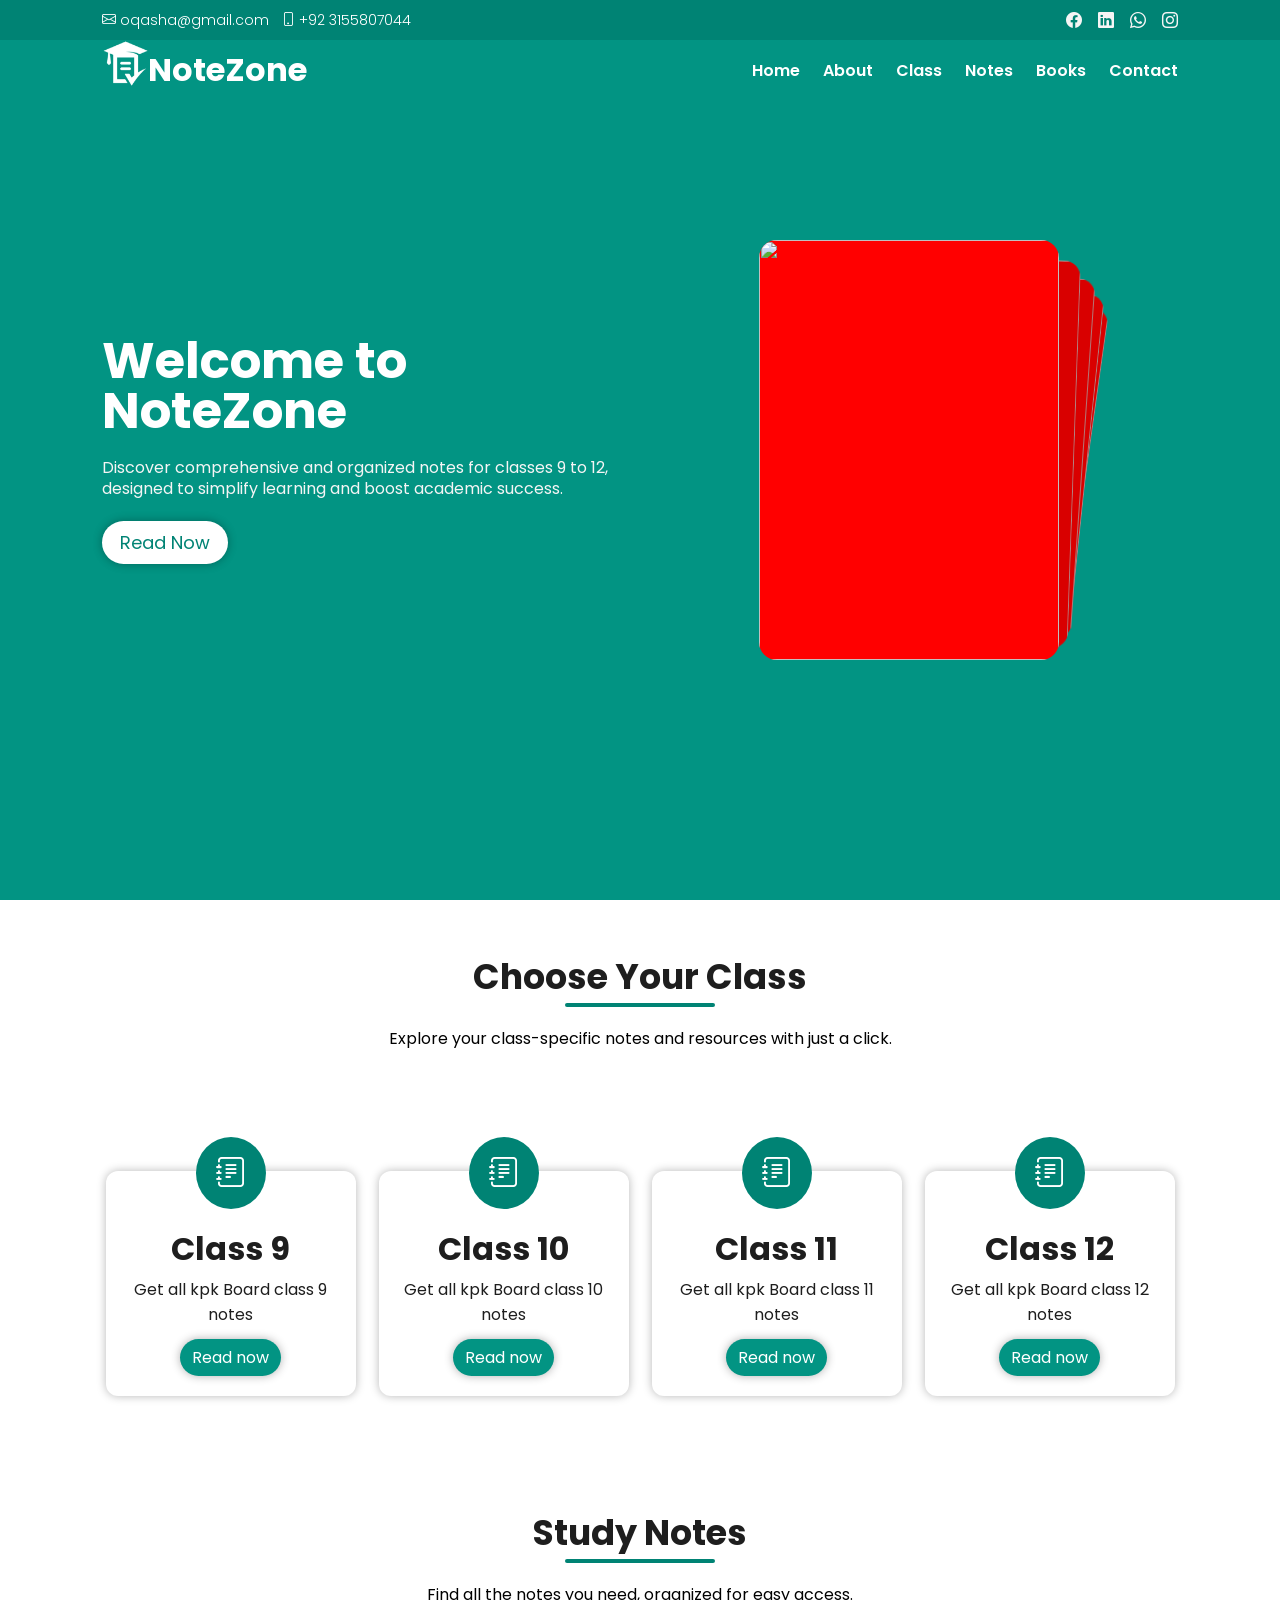
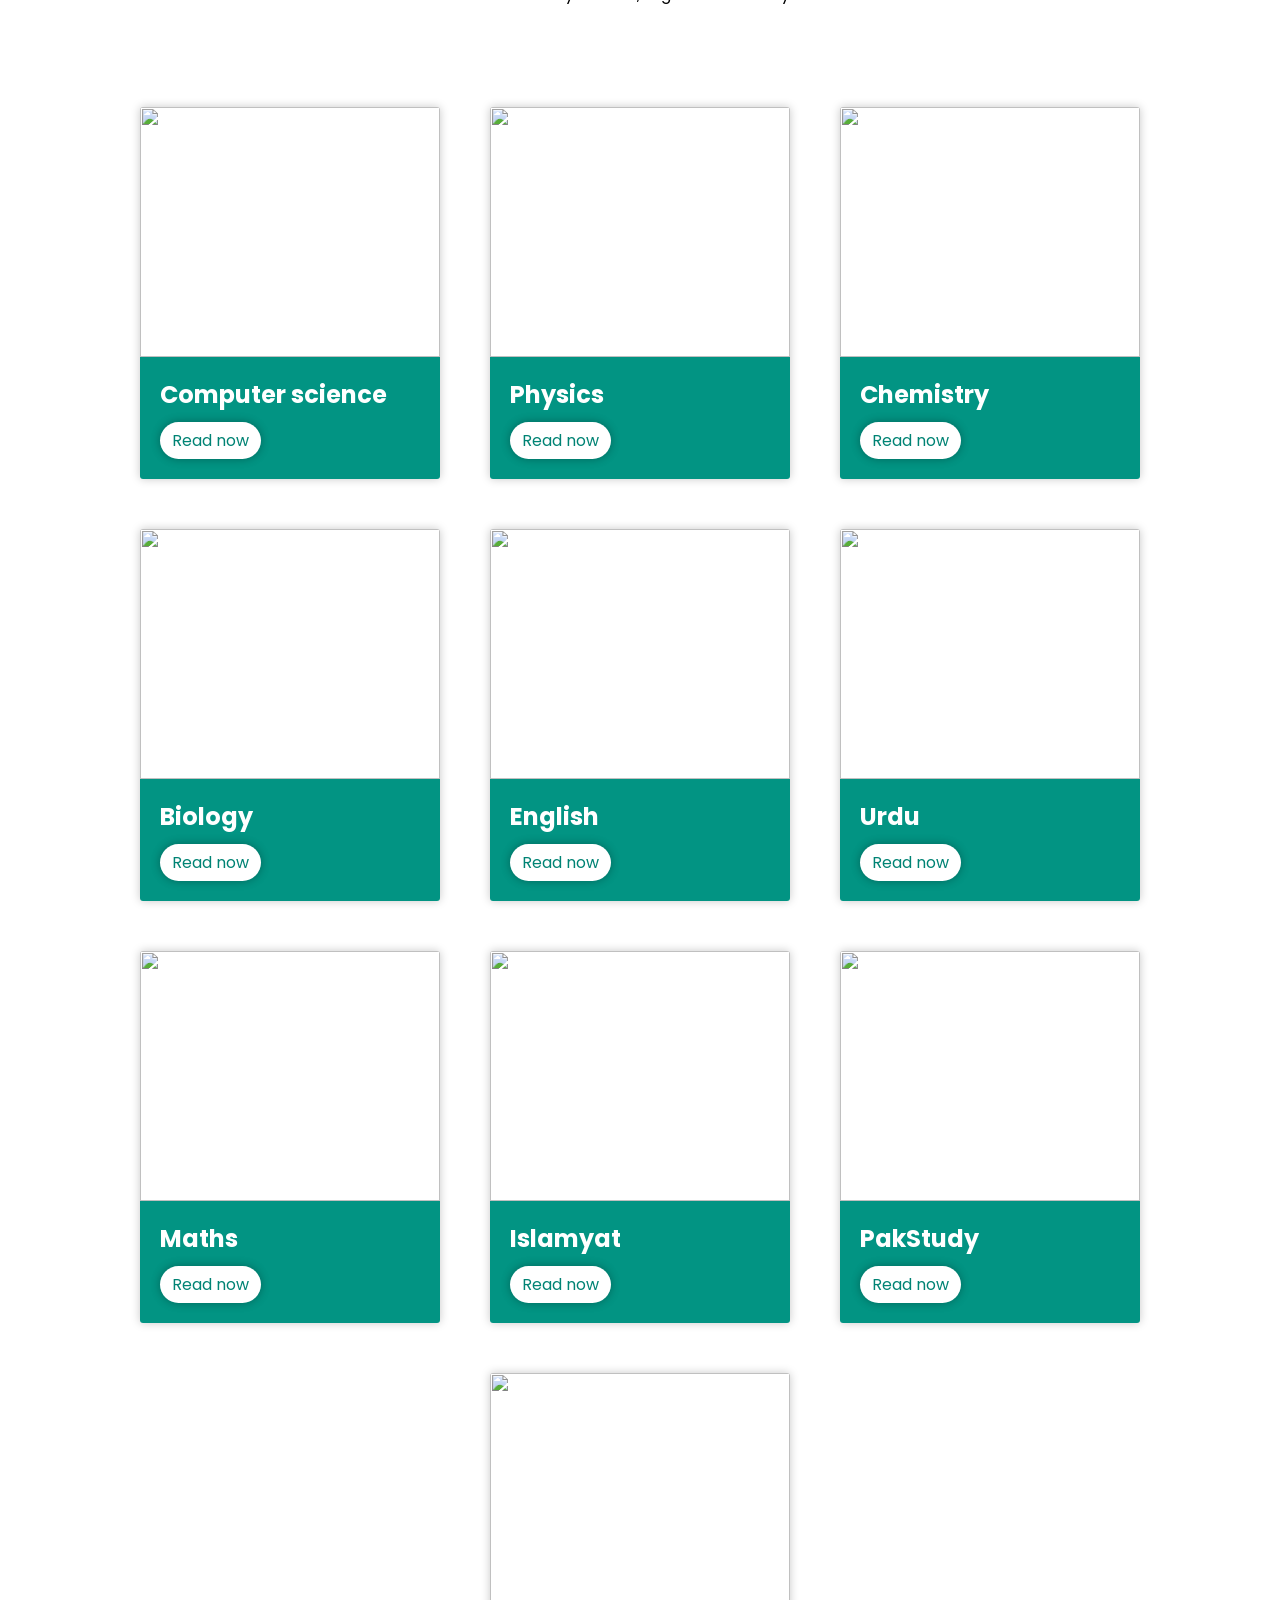
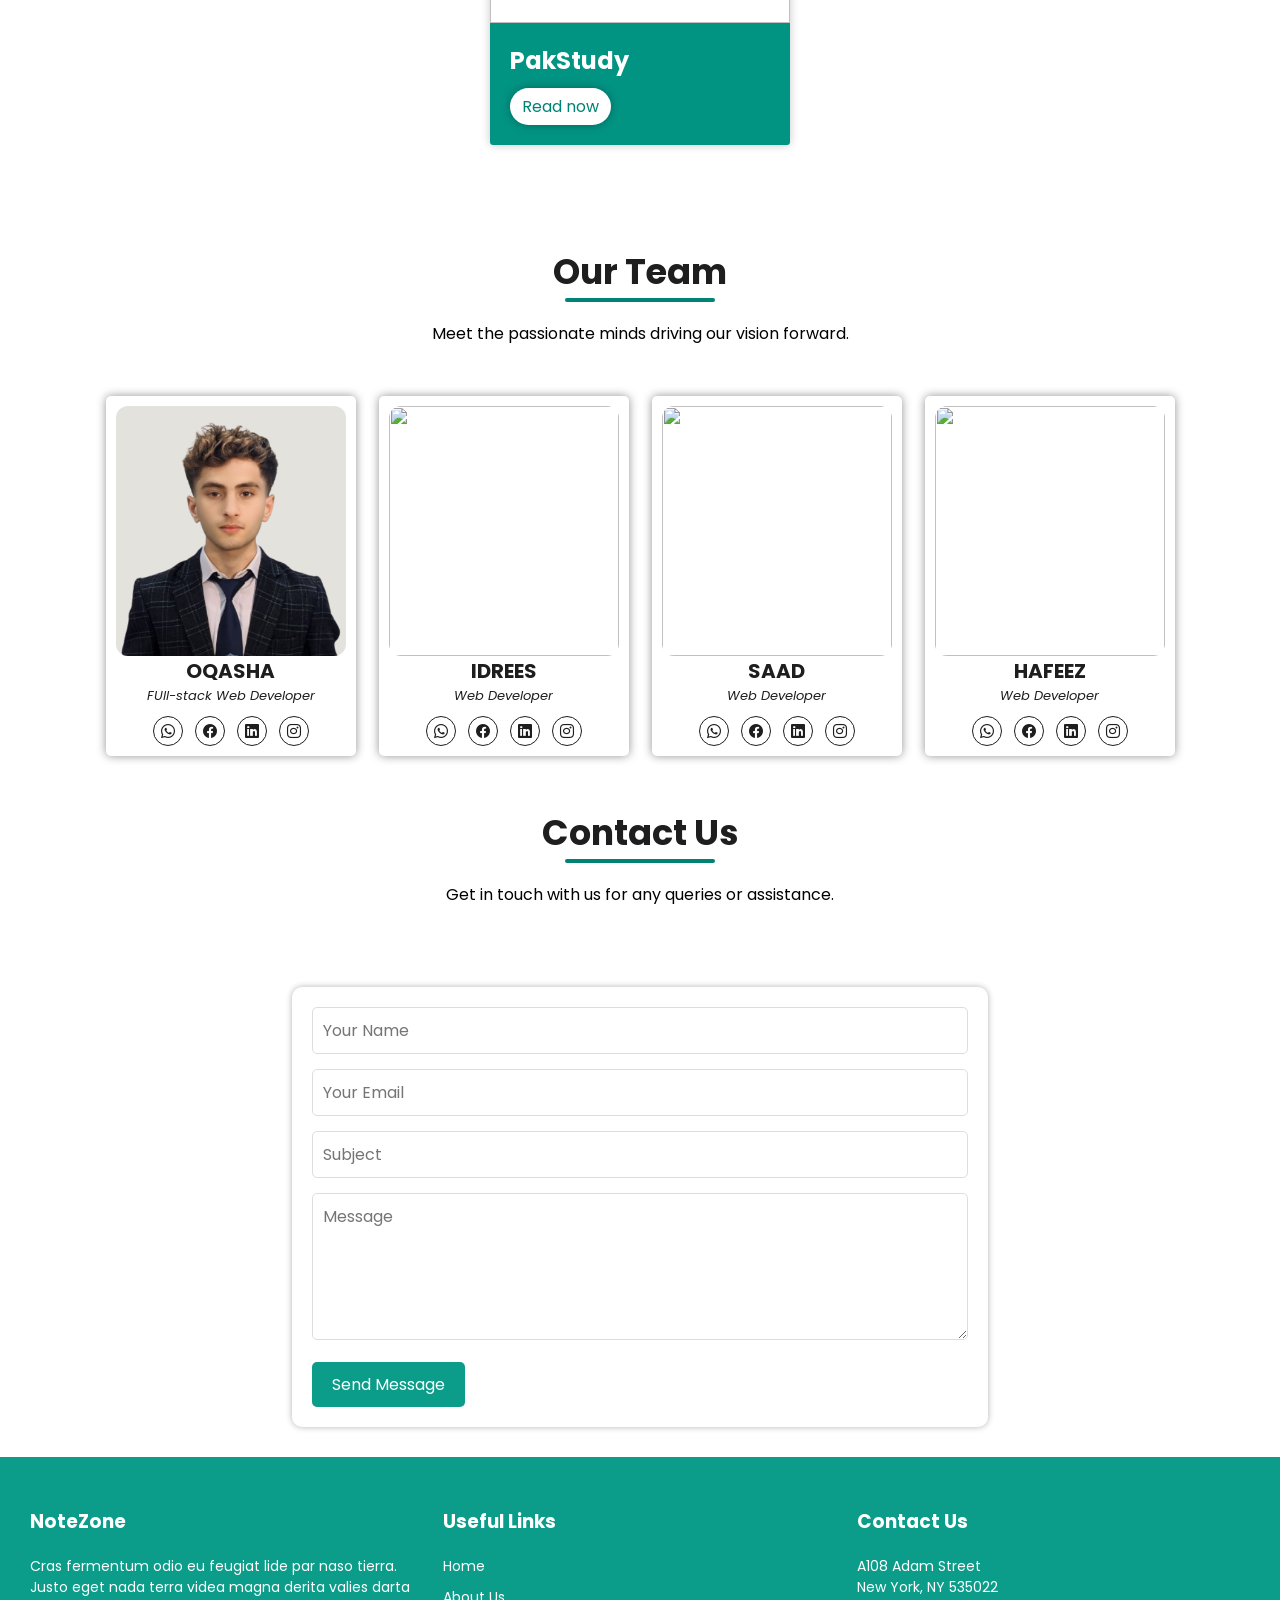
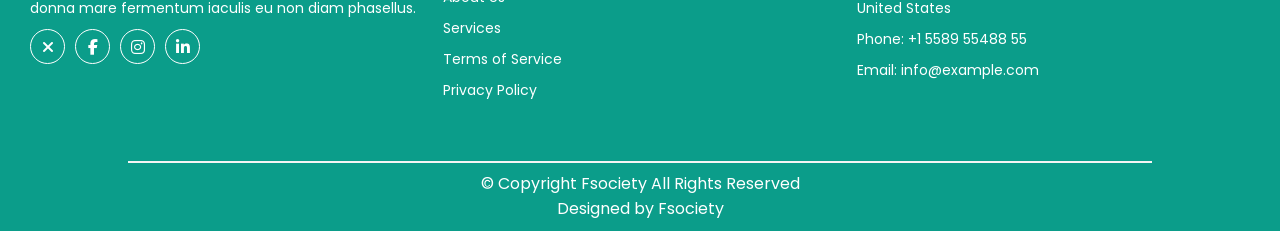
==== commit 18de6261: "links pages add" ====
--- a/index.html
+++ b/index.html
@@ -54,27 +54,25 @@
                 <h1>NoteZone</h1>
             </div>
             <ul id="ul">
-                <a href="#">
+                <a href="index.html">
                     <li>Home </li>
                 </a>
-                <a href="#">
+                <a href="about.html">
                     <li>About</li>
                 </a>
-                <a href="#">
+                <a href="classes.html">
                     <li>Class</li>
                 </a>
-                <a href="#">
+                <a href="notes.html">
                     <li>Notes</li>
                 </a>
                 <a href="#">
                     <li>Books</li>
                 </a>
-                <a href="#">
+                <a href="contact.html">
                     <li>Contact</li>
                 </a>
-                <a href="#">
-                    <li>Faq</li>
-                </a>
+
             </ul>
             <i class="bi bi-list list"></i>
         </nav>
@@ -139,7 +137,7 @@
             <div class="c-num"><i class="bi bi-journal-text"></i></div>
             <h1>class 9</h1>
             <p>Get all kpk Board class 9 notes</p>
-            <button class="btn-dark">Read now</button>
+           <a href="./classes/Class-9.html"> <button class="btn-dark">Read now</button></a>
         </div>
 
 
@@ -147,7 +145,7 @@
             <div class="c-num"><i class="bi bi-journal-text"></i></div>
             <h1>class 10</h1>
             <p>Get all kpk Board class 10 notes</p>
-            <button class="btn-dark">Read now</button>
+           <a href="./classes/class-10.html"> <button class="btn-dark">Read now</button></a>
         </div>
 
 
@@ -155,7 +153,7 @@
             <div class="c-num"><i class="bi bi-journal-text"></i></div>
             <h1>class 11</h1>
             <p>Get all kpk Board class 11 notes</p>
-            <button class="btn-dark">Read now</button>
+           <a href="./classes/class-11.html"> <button class="btn-dark">Read now</button></a>
         </div>
 
 
@@ -163,7 +161,7 @@
             <div class="c-num"><i class="bi bi-journal-text"></i></div>
             <h1>class 12</h1>
             <p>Get all kpk Board class 12 notes</p>
-            <button class="btn-dark">Read now</button>
+           <a href="./classes/class-12.html"> <button class="btn-dark">Read now</button></a>
         </div>
 
 
@@ -198,7 +196,7 @@
             </div>
 
             <div class="n-info">
-                <h1>Computer science </h1>
+                <h1>Physics</h1>
                 <button class="btn-dark">Read now </button>
             </div>
         </div>
@@ -209,7 +207,7 @@
             </div>
 
             <div class="n-info">
-                <h1>Computer science </h1>
+                <h1>Chemistry</h1>
                 <button class="btn-dark">Read now </button>
             </div>
         </div>
@@ -220,7 +218,7 @@
             </div>
 
             <div class="n-info">
-                <h1>Computer science </h1>
+                <h1>Biology</h1>
                 <button class="btn-dark">Read now </button>
             </div>
         </div>
@@ -231,7 +229,7 @@
             </div>
 
             <div class="n-info">
-                <h1>Computer science </h1>
+                <h1>English</h1>
                 <button class="btn-dark">Read now </button>
             </div>
         </div>
@@ -241,7 +239,47 @@
             </div>
 
             <div class="n-info">
-                <h1>Computer science </h1>
+                <h1>Urdu</h1>
+                <button class="btn-dark">Read now </button>
+            </div>
+        </div>
+        <div class="n-card">
+            <div class="n-img">
+                <img src="https://i.pinimg.com/736x/53/86/20/538620994f27fc54288ba53b6cf6b603.jpg" alt="">
+            </div>
+
+            <div class="n-info">
+                <h1>Maths</h1>
+                <button class="btn-dark">Read now </button>
+            </div>
+        </div>
+        <div class="n-card">
+            <div class="n-img">
+                <img src="https://i.pinimg.com/736x/53/86/20/538620994f27fc54288ba53b6cf6b603.jpg" alt="">
+            </div>
+
+            <div class="n-info">
+                <h1>Islamyat</h1>
+                <button class="btn-dark">Read now </button>
+            </div>
+        </div>
+        <div class="n-card">
+            <div class="n-img">
+                <img src="https://i.pinimg.com/736x/53/86/20/538620994f27fc54288ba53b6cf6b603.jpg" alt="">
+            </div>
+
+            <div class="n-info">
+                <h1>PakStudy</h1>
+                <button class="btn-dark">Read now </button>
+            </div>
+        </div>
+        <div class="n-card">
+            <div class="n-img">
+                <img src="https://i.pinimg.com/736x/53/86/20/538620994f27fc54288ba53b6cf6b603.jpg" alt="">
+            </div>
+
+            <div class="n-info">
+                <h1>PakStudy</h1>
                 <button class="btn-dark">Read now </button>
             </div>
         </div>
@@ -278,11 +316,12 @@
             </div>
         </div>
 
-        
+
 
         <div class="team-card">
             <div class="team-img">
-                <img src="https://static.vecteezy.com/system/resources/thumbnails/036/594/092/small_2x/man-empty-avatar-photo-placeholder-for-social-networks-resumes-forums-and-dating-sites-male-and-female-no-photo-images-for-unfilled-user-profile-free-vector.jpg" alt="">
+                <img src="https://static.vecteezy.com/system/resources/thumbnails/036/594/092/small_2x/man-empty-avatar-photo-placeholder-for-social-networks-resumes-forums-and-dating-sites-male-and-female-no-photo-images-for-unfilled-user-profile-free-vector.jpg"
+                    alt="">
             </div>
             <h1>IDREES</h1>
             <p>Web Developer</p>
@@ -297,7 +336,8 @@
 
         <div class="team-card">
             <div class="team-img">
-                <img src="https://static.vecteezy.com/system/resources/thumbnails/036/594/092/small_2x/man-empty-avatar-photo-placeholder-for-social-networks-resumes-forums-and-dating-sites-male-and-female-no-photo-images-for-unfilled-user-profile-free-vector.jpg" alt="">
+                <img src="https://static.vecteezy.com/system/resources/thumbnails/036/594/092/small_2x/man-empty-avatar-photo-placeholder-for-social-networks-resumes-forums-and-dating-sites-male-and-female-no-photo-images-for-unfilled-user-profile-free-vector.jpg"
+                    alt="">
             </div>
             <h1>SAAD</h1>
             <p>Web Developer</p>
@@ -312,7 +352,8 @@
 
         <div class="team-card">
             <div class="team-img">
-                <img src="https://static.vecteezy.com/system/resources/thumbnails/036/594/092/small_2x/man-empty-avatar-photo-placeholder-for-social-networks-resumes-forums-and-dating-sites-male-and-female-no-photo-images-for-unfilled-user-profile-free-vector.jpg" alt="">
+                <img src="https://static.vecteezy.com/system/resources/thumbnails/036/594/092/small_2x/man-empty-avatar-photo-placeholder-for-social-networks-resumes-forums-and-dating-sites-male-and-female-no-photo-images-for-unfilled-user-profile-free-vector.jpg"
+                    alt="">
             </div>
             <h1>HAFEEZ</h1>
             <p>Web Developer</p>
@@ -342,6 +383,8 @@
         <p>Get in touch with us for any queries or assistance.</p>
 
     </section>
+
+
     <div class="container-1">
 
         <div class="contact-form">
--- a/css/style.css
+++ b/css/style.css
@@ -301,6 +301,7 @@
     flex-wrap: wrap;
     column-gap: 50px;
     row-gap: 50px;
+    color: white;
 }
 .n-card{
     width:300px;
@@ -445,6 +446,7 @@
     font-size: 16px;
     transition: background-color 0.3s;
   }
+
 
   .footer .social-icons a:hover {
     background-color: white;
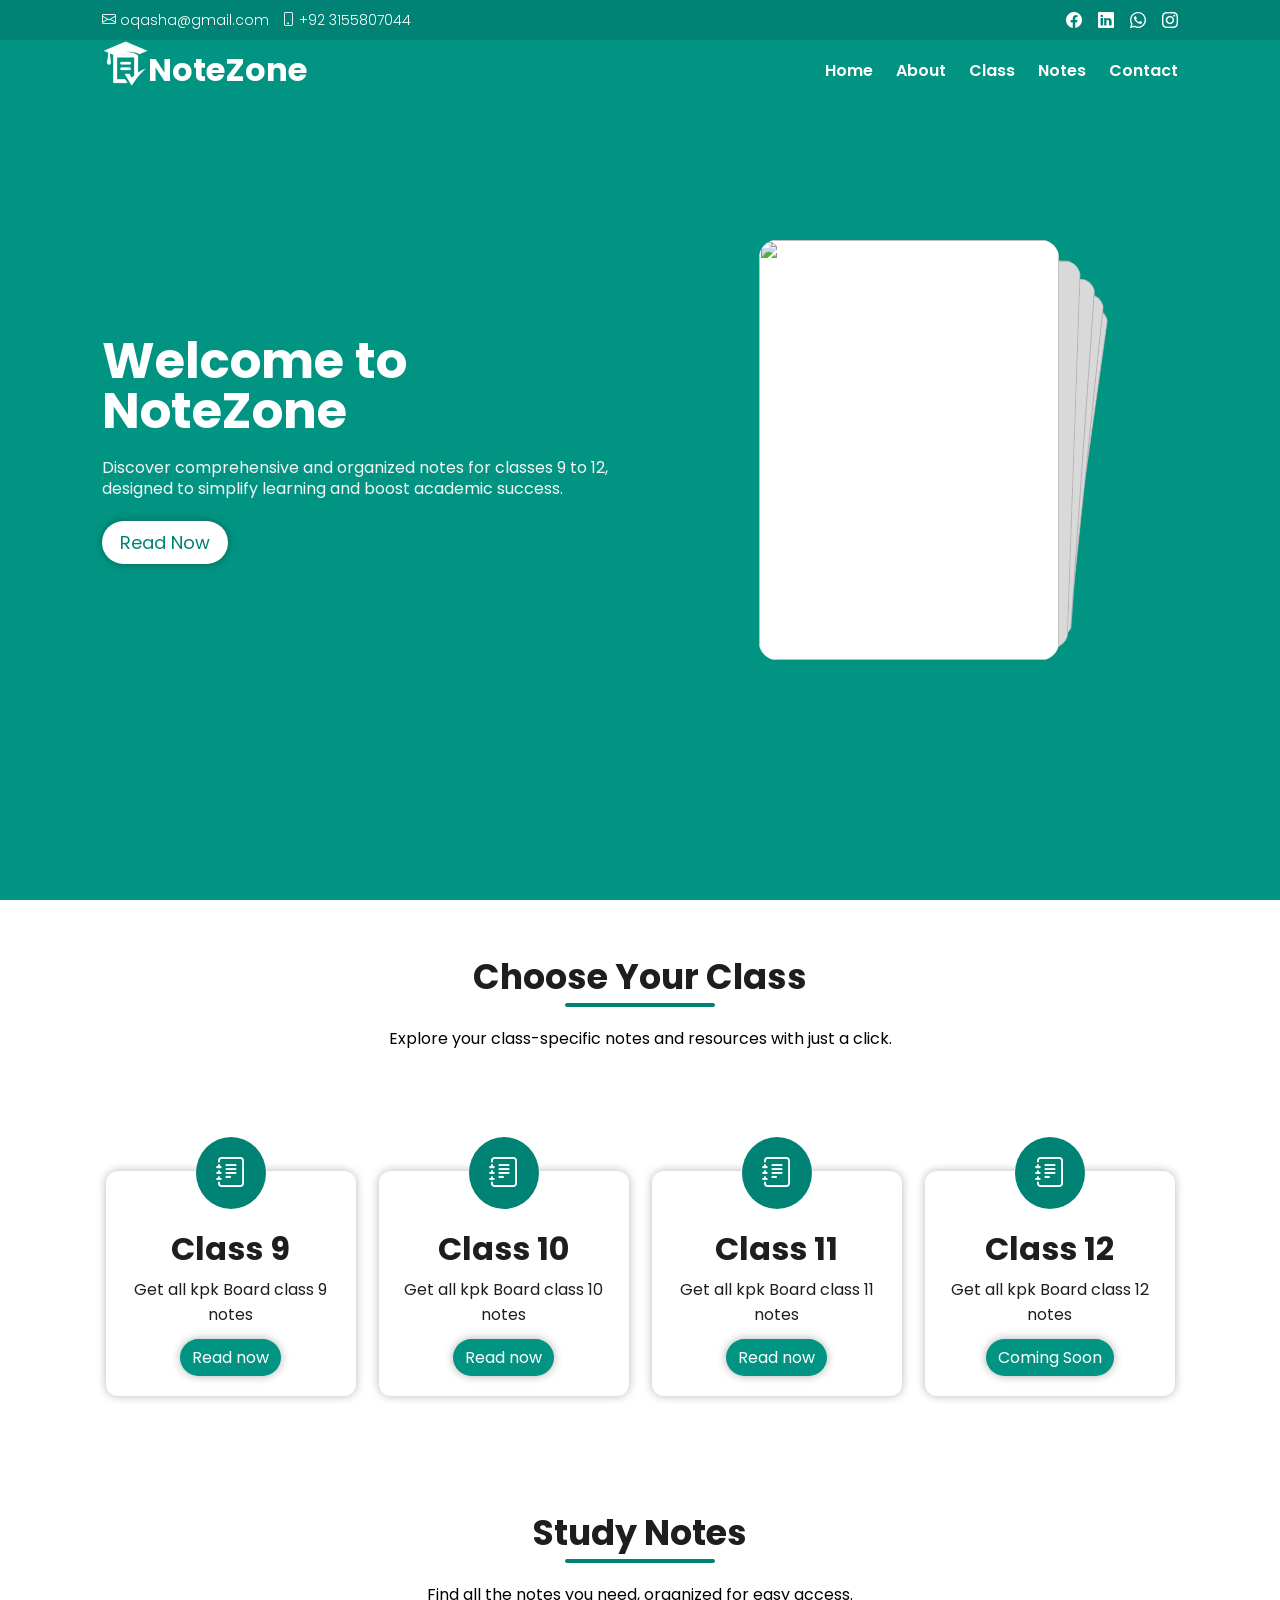
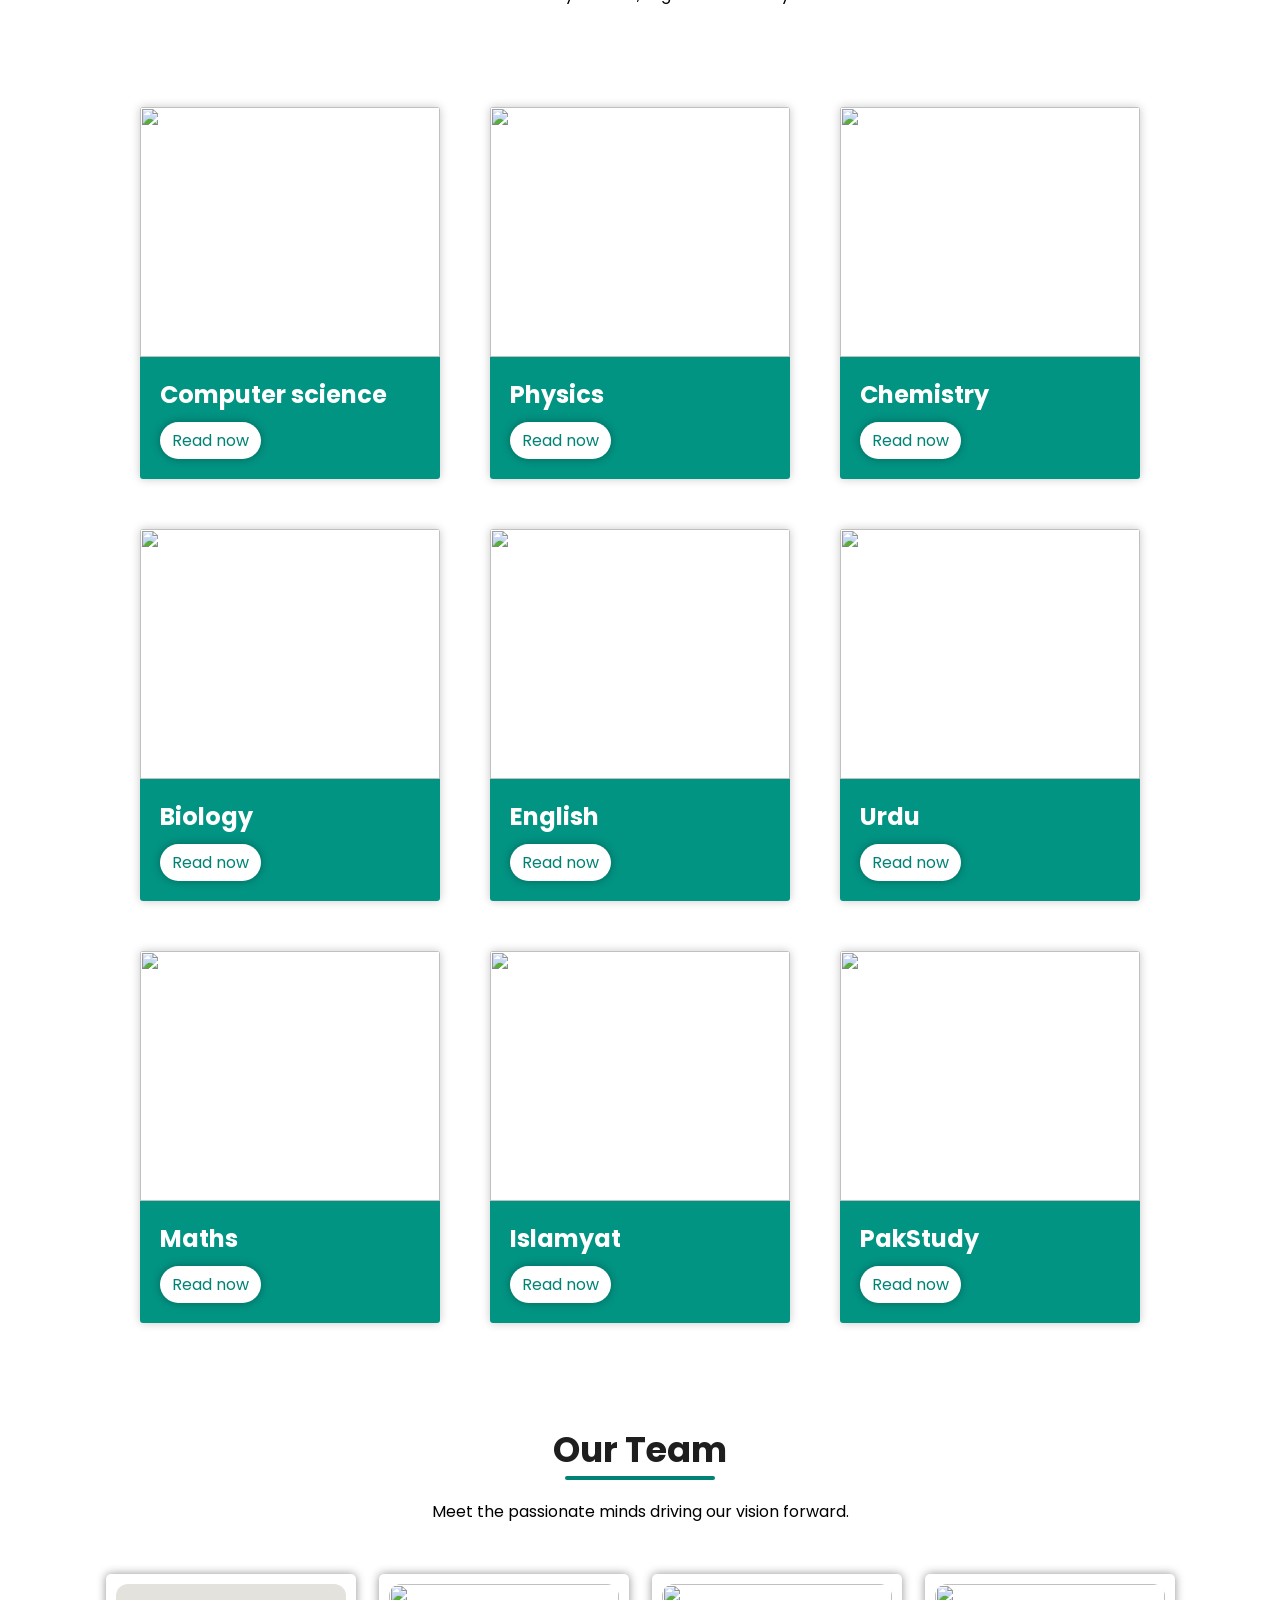
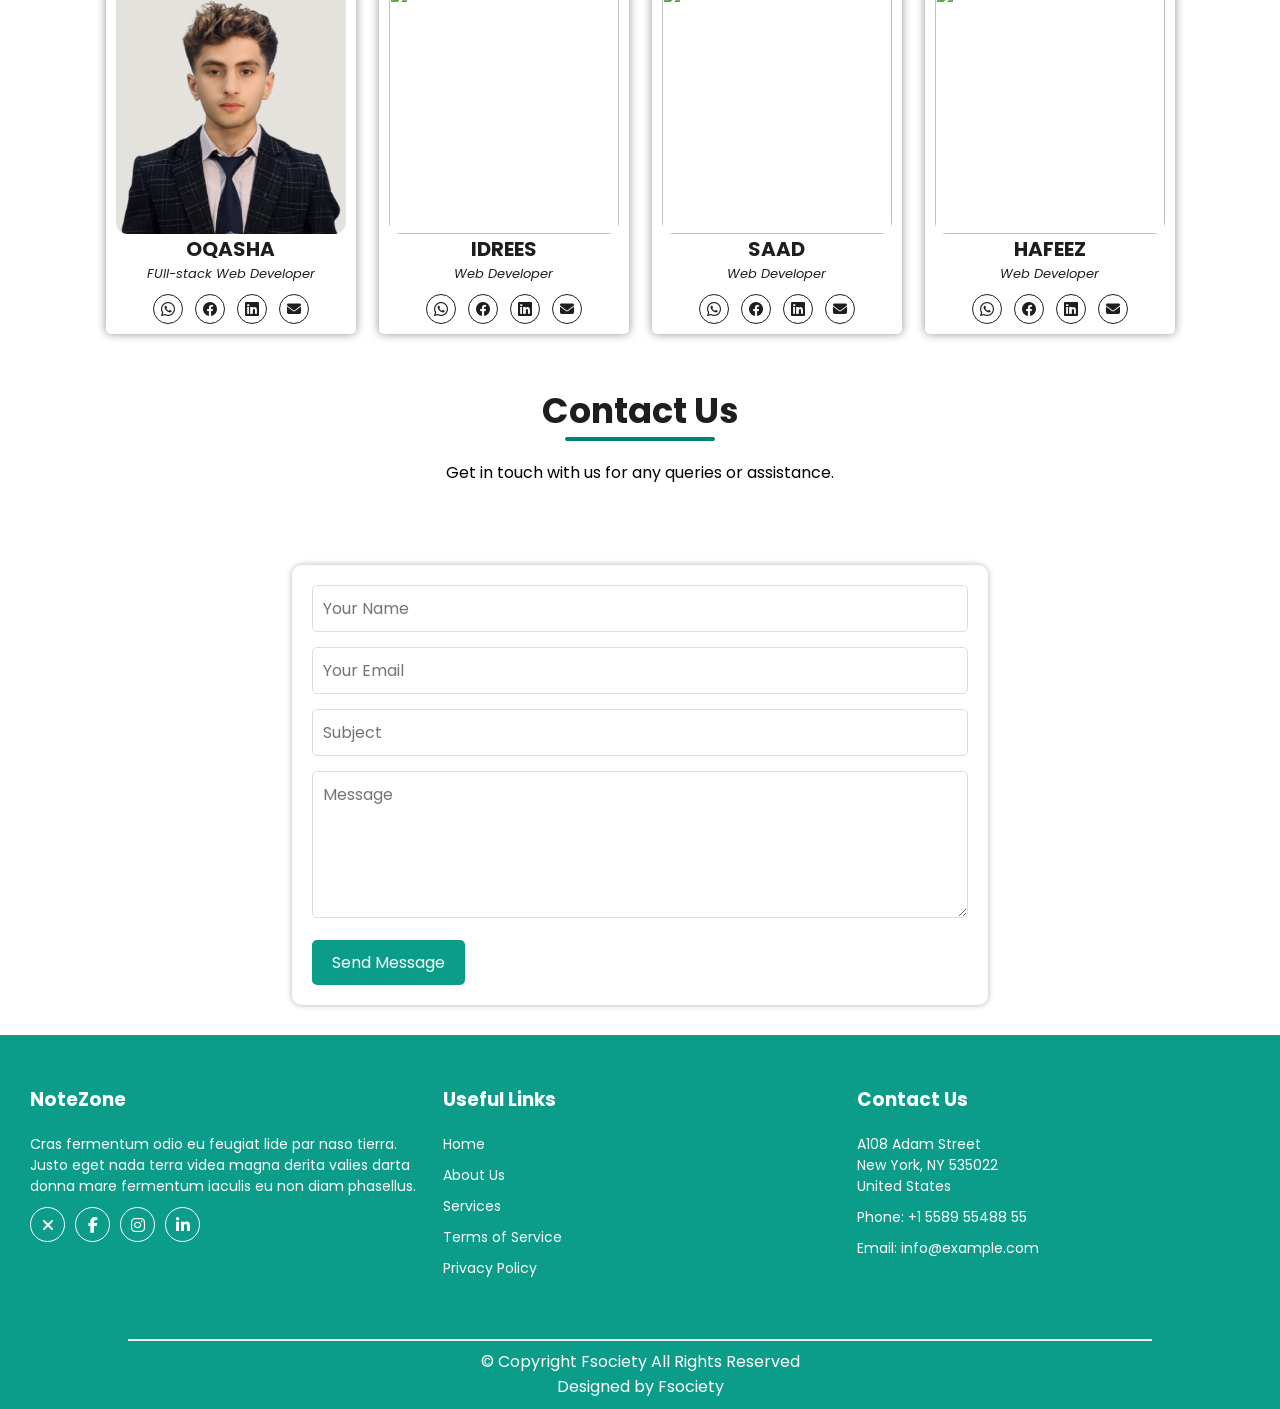
==== commit e743ef69: "latest commit" ====
--- a/index.html
+++ b/index.html
@@ -41,10 +41,10 @@
             </div>
             <div class="top-link">
                 <ul>
-                    <li><i class="bi bi-facebook"></i></li>
-                    <li><i class="bi bi-linkedin"></i></li>
-                    <li><i class="bi bi-whatsapp"></i></li>
-                    <li><i class="bi bi-instagram"></i></li>
+                    <li><a href="https://web.facebook.com/profile.php?id=100087340652990"><i class="bi bi-facebook"> </a></i></li>
+                    <li><a href="https://www.linkedin.com/in/oqashakhan/"><i class="bi bi-linkedin"> </a></i></li>
+                    <li><a href="https://wa.link/t79mme"><i class="bi bi-whatsapp"> </a></i></li>
+                    <li><a href=""><i class="bi bi-instagram"></a></i></li>
                 </ul>
             </div>
         </div>
@@ -66,9 +66,7 @@
                 <a href="notes.html">
                     <li>Notes</li>
                 </a>
-                <a href="#">
-                    <li>Books</li>
-                </a>
+            
                 <a href="contact.html">
                     <li>Contact</li>
                 </a>
@@ -84,7 +82,7 @@
             <h1>Welcome to NoteZone</h1>
             <p>Discover comprehensive and organized notes for classes 9 to 12, designed to simplify learning and boost
                 academic success.</p>
-            <a href="#"><button class="btn">Read Now</button></a>
+            <a href="#classes"><button class="btn">Read Now</button></a>
         </div>
         <div class="hero-img">
             <div class="hero-card">
@@ -117,11 +115,11 @@
                 </div>
             </div>
         </div>
-    </section>
+    </section >
 
 
     <!-- ----------------- title ------------ -->
-    <section class="title ">
+    <section class="title "  id="classes">
         <h1>Choose Your Class</h1>
         <p>Explore your class-specific notes and resources with just a click.</p>
     </section>
@@ -161,7 +159,7 @@
             <div class="c-num"><i class="bi bi-journal-text"></i></div>
             <h1>class 12</h1>
             <p>Get all kpk Board class 12 notes</p>
-           <a href="./classes/class-12.html"> <button class="btn-dark">Read now</button></a>
+          <button disabled class="btn-dark" style="cursor:not-allowed;">Coming Soon</button>
         </div>
 
 
@@ -181,12 +179,12 @@
 
         <div class="n-card">
             <div class="n-img">
-                <img src="https://i.pinimg.com/474x/07/3f/5c/073f5c18d7c791a809212e6c08eb0397.jpg" alt="">
+                <img src="./assets/c-11.png"  alt="">
             </div>
 
             <div class="n-info">
                 <h1>Computer science </h1>
-                <button class="btn-dark">Read now </button>
+                <a href="./Notes/computer-notes.html"><button class="btn-dark">Read now </button></a>
             </div>
         </div>
         <div class="n-card">
@@ -197,7 +195,7 @@
 
             <div class="n-info">
                 <h1>Physics</h1>
-                <button class="btn-dark">Read now </button>
+               <a href="./Notes/physics.html"><button class="btn-dark">Read now </button></a>
             </div>
         </div>
         <div class="n-card">
@@ -208,7 +206,7 @@
 
             <div class="n-info">
                 <h1>Chemistry</h1>
-                <button class="btn-dark">Read now </button>
+                <a href="./Notes/cheistry.html"><button class="btn-dark">Read now </button></a>
             </div>
         </div>
         <div class="n-card">
@@ -219,7 +217,7 @@
 
             <div class="n-info">
                 <h1>Biology</h1>
-                <button class="btn-dark">Read now </button>
+                <a href="./Notes/biology.html"><button class="btn-dark">Read now </button></a>
             </div>
         </div>
         <div class="n-card">
@@ -230,7 +228,7 @@
 
             <div class="n-info">
                 <h1>English</h1>
-                <button class="btn-dark">Read now </button>
+                <a href="./Notes/english.html"><button class="btn-dark">Read now </button></a>
             </div>
         </div>
         <div class="n-card">
@@ -240,7 +238,8 @@
 
             <div class="n-info">
                 <h1>Urdu</h1>
-                <button class="btn-dark">Read now </button>
+                <a href="./Notes/urdu.html"><button class="btn-dark">Read now </button></a>
+
             </div>
         </div>
         <div class="n-card">
@@ -250,7 +249,8 @@
 
             <div class="n-info">
                 <h1>Maths</h1>
-                <button class="btn-dark">Read now </button>
+                <a href="./Notes/maths.html"><button class="btn-dark">Read now </button></a>
+
             </div>
         </div>
         <div class="n-card">
@@ -260,7 +260,8 @@
 
             <div class="n-info">
                 <h1>Islamyat</h1>
-                <button class="btn-dark">Read now </button>
+                <a href="./Notes/islamyat.html"><button class="btn-dark">Read now </button></a>
+
             </div>
         </div>
         <div class="n-card">
@@ -270,19 +271,11 @@
 
             <div class="n-info">
                 <h1>PakStudy</h1>
-                <button class="btn-dark">Read now </button>
-            </div>
-        </div>
-        <div class="n-card">
-            <div class="n-img">
-                <img src="https://i.pinimg.com/736x/53/86/20/538620994f27fc54288ba53b6cf6b603.jpg" alt="">
-            </div>
-
-            <div class="n-info">
-                <h1>PakStudy</h1>
-                <button class="btn-dark">Read now </button>
-            </div>
-        </div>
+                <a href="./Notes/PakStudy.html"><button class="btn-dark">Read now </button></a>
+
+            </div>
+        </div>
+       
 
     </section>
 
@@ -309,59 +302,61 @@
             <h1>OQASHA</h1>
             <p>FUll-stack Web Developer</p>
             <div class="info-link">
-                <i class="bi bi-whatsapp"></i>
-                <i class="bi bi-facebook"></i>
-                <i class="bi bi-linkedin"></i>
-                <i class="bi bi-instagram"></i>
-            </div>
-        </div>
-
+               <a href="https://wa.link/t79mme"> <i class="bi bi-whatsapp"></i></a>
+                <a href="https://web.facebook.com/profile.php?id=100087340652990"><i class="bi bi-facebook"></i></a>
+                <a href="https://www.linkedin.com/in/oqashakhan/"><i class="bi bi-linkedin"></i></a>
+                <a href="mailto:khanoqasha002@gmail.com"><i class="fa-solid fa-envelope"></i></a>
+            </div>
+        </div>
+       
 
 
         <div class="team-card">
             <div class="team-img">
-                <img src="https://static.vecteezy.com/system/resources/thumbnails/036/594/092/small_2x/man-empty-avatar-photo-placeholder-for-social-networks-resumes-forums-and-dating-sites-male-and-female-no-photo-images-for-unfilled-user-profile-free-vector.jpg"
+                <img src="./assets/idrees.jpeg"
                     alt="">
             </div>
             <h1>IDREES</h1>
             <p>Web Developer</p>
             <div class="info-link">
-                <i class="bi bi-whatsapp"></i>
-                <i class="bi bi-facebook"></i>
-                <i class="bi bi-linkedin"></i>
-                <i class="bi bi-instagram"></i>
-            </div>
-        </div>
-
-
+                <a href="https://wa.link/8vf2wd"> <i class="bi bi-whatsapp"></i></a>
+                <a href="https://www.facebook.com/EDDU17?mibextid=ZbWKwL"><i class="bi bi-facebook"></i></a>
+                <a href="https://www.linkedin.com/in/idrees-khan-078120340?utm_source=share&utm_campaign=share_via&utm_content=profile&utm_medium=android_app"><i class="bi bi-linkedin"></i></a>
+                <a href="mailto:boltidrees@gmail.com"><i class="fa-solid fa-envelope"></i></a>
+            </div>
+        </div>
+        
+        
         <div class="team-card">
             <div class="team-img">
-                <img src="https://static.vecteezy.com/system/resources/thumbnails/036/594/092/small_2x/man-empty-avatar-photo-placeholder-for-social-networks-resumes-forums-and-dating-sites-male-and-female-no-photo-images-for-unfilled-user-profile-free-vector.jpg"
+                <img src="./assets/saad.jpeg"
                     alt="">
             </div>
             <h1>SAAD</h1>
             <p>Web Developer</p>
             <div class="info-link">
-                <i class="bi bi-whatsapp"></i>
-                <i class="bi bi-facebook"></i>
-                <i class="bi bi-linkedin"></i>
-                <i class="bi bi-instagram"></i>
+                <a href="https://wa.link/af6n2o"> <i class="bi bi-whatsapp"></i></a>
+                <a href="https://web.facebook.com/profile.php?id=100087340652990"><i class="bi bi-facebook"></i></a>
+                <a href="https://pk.linkedin.com/in/saad-sulaiman-440768346"><i class="bi bi-linkedin"></i></a>
+                <a href="mailto:saadikhan0987c@gmail.com"><i class="fa-solid fa-envelope"></i></a>
+              
             </div>
         </div>
 
 
         <div class="team-card">
             <div class="team-img">
-                <img src="https://static.vecteezy.com/system/resources/thumbnails/036/594/092/small_2x/man-empty-avatar-photo-placeholder-for-social-networks-resumes-forums-and-dating-sites-male-and-female-no-photo-images-for-unfilled-user-profile-free-vector.jpg"
+                <img src="./assets/hafeez.jpeg"
                     alt="">
             </div>
             <h1>HAFEEZ</h1>
             <p>Web Developer</p>
             <div class="info-link">
-                <i class="bi bi-whatsapp"></i>
-                <i class="bi bi-facebook"></i>
-                <i class="bi bi-linkedin"></i>
-                <i class="bi bi-instagram"></i>
+                <a href="https://wa.link/p3z0q4"> <i class="bi bi-whatsapp"></i></a>
+                <a href="https://www.facebook.com/profile.php?id=100093040364202&mibextid=ZbWKwL"><i class="bi bi-facebook"></i></a>
+                <a href="https://www.linkedin.com/in/hafeez-khan-ba9a5533b?utm_source=share&utm_campaign=share_via&utm_content=profile&utm_medium=android_app"><i class="bi bi-linkedin"></i></a>
+                <a href="mailto:hhafeezkkhan9470@gamil.com"><i class="fa-solid fa-envelope"></i></a>
+
             </div>
         </div>
 
@@ -378,7 +373,7 @@
     <!-- ----------------- contact start ------------ -->
 
 
-    <section class="title">
+    <section class="title">    
         <h1>Contact Us</h1>
         <p>Get in touch with us for any queries or assistance.</p>
 
@@ -386,14 +381,16 @@
 
 
     <div class="container-1">
-
+  
         <div class="contact-form">
-            <form>
-                <input type="text" placeholder="Your Name" required>
-                <input type="email" placeholder="Your Email" required>
-                <input type="text" placeholder="Subject" required>
-                <textarea placeholder="Message" rows="5" required></textarea>
-                <button type="submit">Send Message</button>
+            <form  action="https://api.web3forms.com/submit" method="POST">
+                <input type="hidden" name="access_key" value="d654ea51-bb92-4ade-a4ac-54cc0c16c9fd">
+                <input type="text" name="name" placeholder="Your Name" required>
+                <input type="email" name="email" placeholder="Your Email" required>
+                <input type="text" name="Subject" placeholder="Subject" required>
+                <textarea placeholder="Message" name="massage" rows="5" required></textarea>
+                <button type="submit" name="submit">Send Message</button>
+                <input type="checkbox" name="botcheck" class="hidden" style="display: none;">
             </form>
         </div>
     </div>
--- a/css/style.css
+++ b/css/style.css
@@ -3,7 +3,7 @@
     padding: 0;
     margin: 0;
     box-sizing: border-box;
-
+    scroll-behavior: smooth;
 }
 
 a {
@@ -308,6 +308,10 @@
     overflow: hidden;
     border-radius: 3px;
     box-shadow: 0 0 10px rgba(0, 0, 0, 0.219);
+    transition: all 0.4s;
+}
+.n-card:hover{
+  transform: translateY(-10px);
 }
 .n-img{
     width: 100%;
@@ -321,9 +325,7 @@
     transition: all 0.3s;
 
 }
-.n-img img:hover{
-    transform: scale(1.1);
-}
+
 .n-info{
     width: 100%;
    padding: 20px;
@@ -571,4 +573,95 @@
     color: white;
     border: none;
   }
-  /* team endddddddddddddd */+  /* team endddddddddddddd */
+
+
+
+/* about start */
+.about{
+  height: auto;
+  padding: 60px 0;
+  margin-top: 100px;
+  width: 100%;
+  display: flex;
+  justify-content: center;
+  align-items: center;
+}
+.about-container {
+  display: flex;
+  flex-wrap: wrap;
+  width: 90%;
+  max-width: 900px;
+  
+  border: 1px solid #008374;
+  border-radius: 8px;
+  overflow: hidden;
+  box-shadow: 0 4px 8px rgba(0, 0, 0, 0.2);
+}
+
+.about-image {
+  flex: 1 1 40%;
+  background-color: #008374;
+  display: flex;
+  justify-content: center;
+  align-items: center;
+  position: relative;
+}
+
+.about-image img {
+  width: 100%;
+  height: 100%;
+  object-fit: cover;
+}
+
+.about-text {
+  flex: 1 1 60%;
+  padding: 20px;
+  display: flex;
+  flex-direction: column;
+  justify-content: center;
+}
+
+.about-text h1 {
+  color: #008374;
+  margin-bottom: 10px;
+}
+
+.about-text h2 {
+  font-size: 18px;
+  margin-bottom: 20px;
+  color: #000;
+}
+
+.about-text p {
+  line-height: 1.6;
+  font-size: 16px;
+  margin-bottom: 20px;
+  color: #555;
+}
+
+.social-icons {
+  display: flex;
+  gap: 15px;
+}
+
+.social-icons a {
+  text-decoration: none;
+  color: #008374;
+  font-size: 20px;
+  transition: color 0.3s;
+}
+
+.social-icons a:hover {
+  color: #000;
+}
+
+@media (max-width: 768px) {
+  .about-container {
+      flex-direction: column;
+  }
+
+  .about-image, .about-text {
+      flex: 1 1 100%;
+  }
+}
--- a/css/swifer.css
+++ b/css/swifer.css
@@ -20,7 +20,7 @@
     position: absolute;
     left: 0;
     top: 0;
-    background: red;
+    background: white;
     z-index: -1;
 }
 
